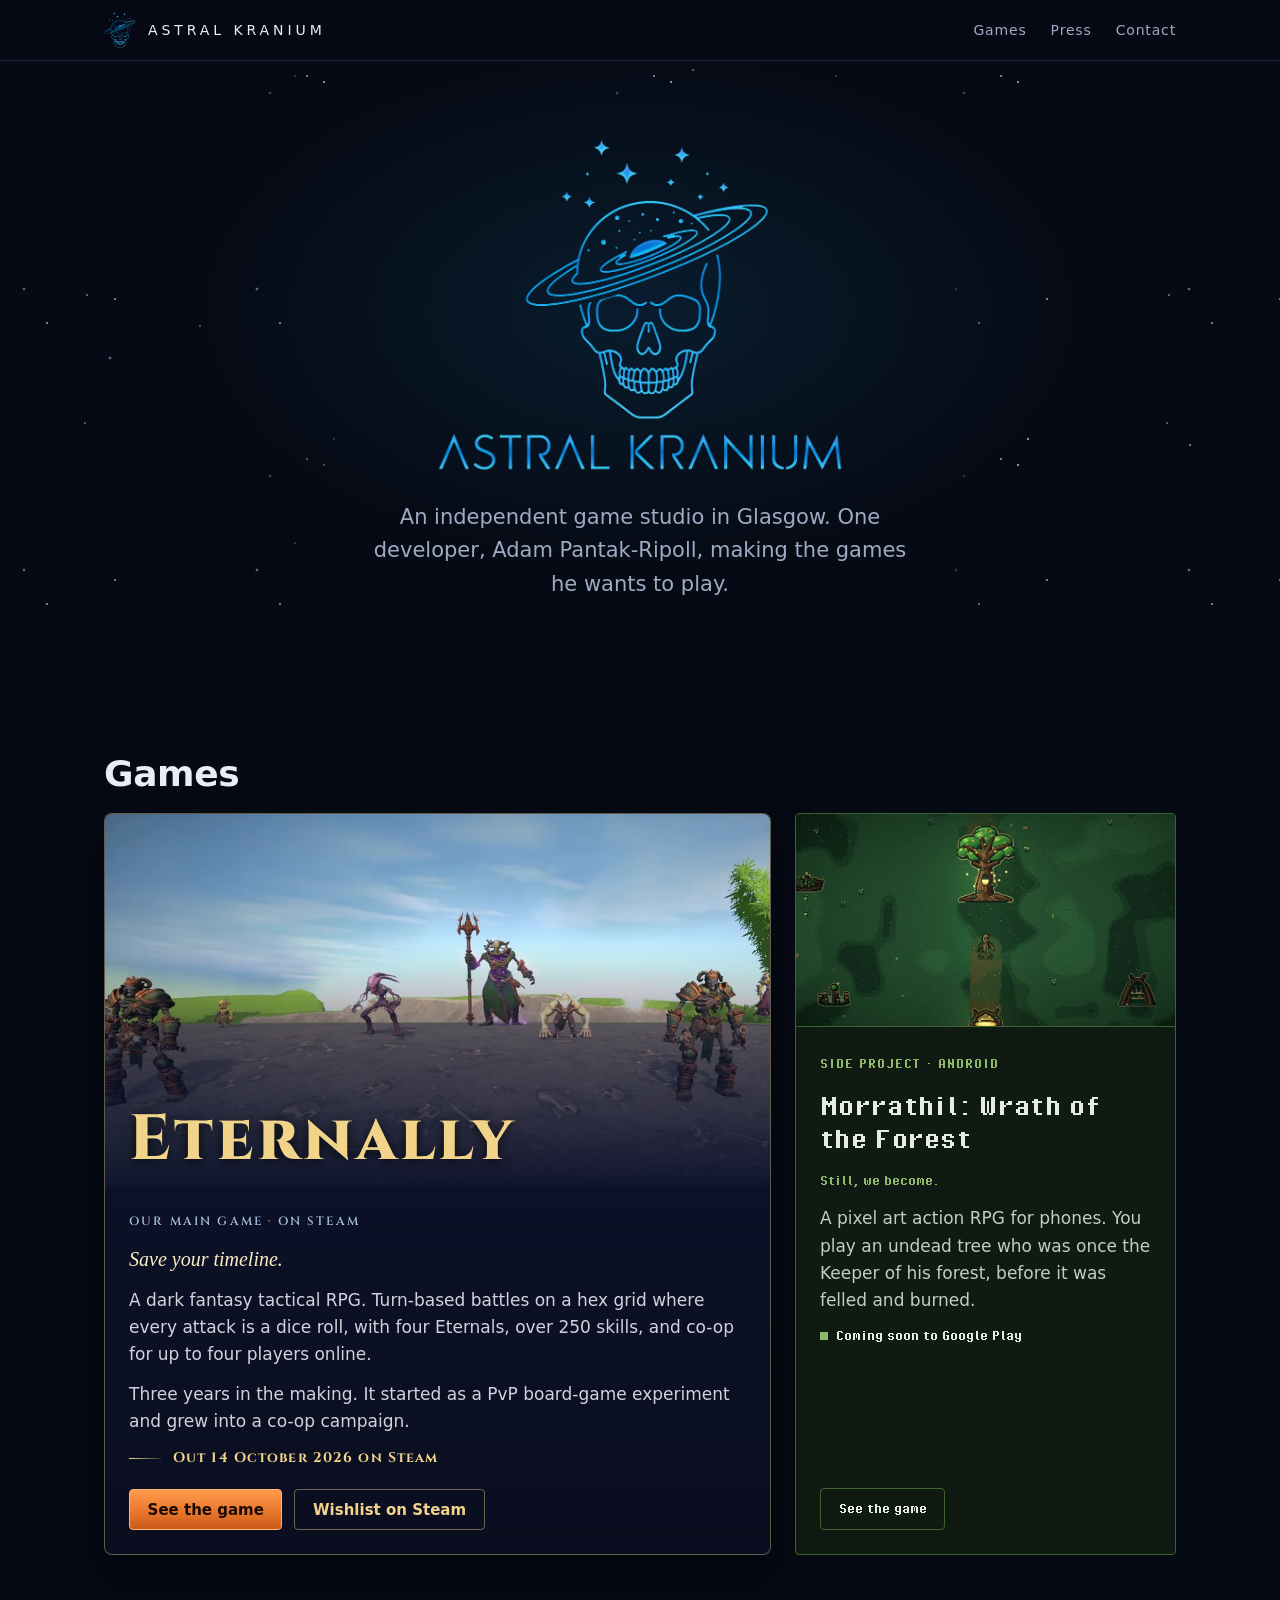
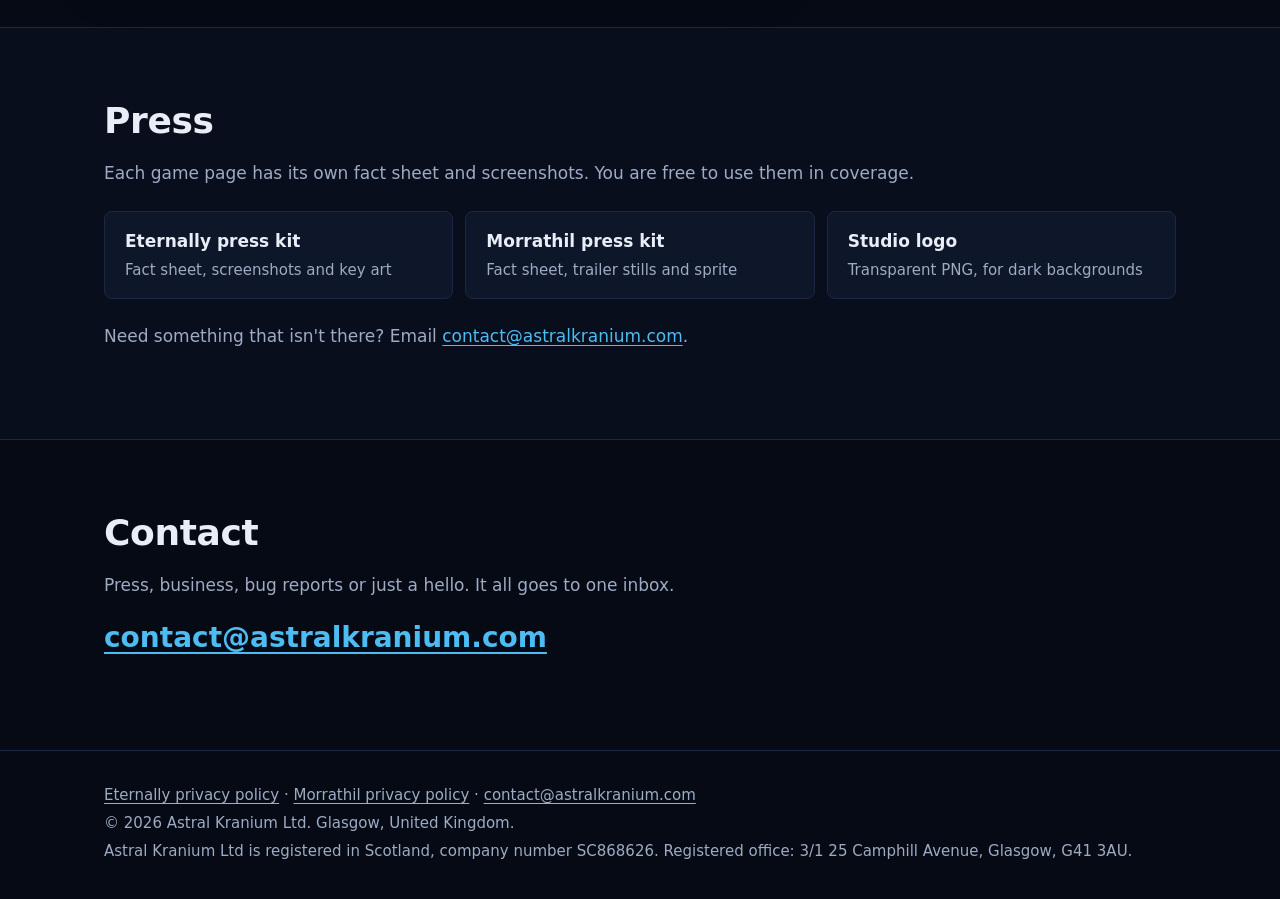
==== index.html @ 4eda4e9e "Split the site into three identities (studio, Eternally, Morrathil) and add the Eternally origin sto" ====
<!doctype html>
<html lang="en-GB">
<head>
  <meta charset="utf-8">
  <meta name="viewport" content="width=device-width, initial-scale=1">
  <title>Astral Kranium | Independent game studio in Glasgow</title>
  <meta name="description" content="Astral Kranium is an independent game studio in Glasgow. Our main game, Eternally, a dark fantasy tactical RPG, is out on Steam on 14 October 2026. Morrathil: Wrath of the Forest is coming to Android.">
  <link rel="canonical" href="https://astralkranium.com/">
  <link rel="icon" type="image/png" sizes="32x32" href="/assets/brand/favicon-32.png">
  <link rel="apple-touch-icon" href="/assets/brand/apple-touch-icon.png">
  <link rel="stylesheet" href="/assets/css/base.css">
  <link rel="stylesheet" href="/assets/css/studio.css">
  <meta name="theme-color" content="#060a14">
  <meta property="og:type" content="website">
  <meta property="og:site_name" content="Astral Kranium">
  <meta property="og:title" content="Astral Kranium">
  <meta property="og:description" content="An independent game studio in Glasgow. Eternally is out on Steam on 14 October 2026, and Morrathil: Wrath of the Forest is coming to Android.">
  <meta property="og:url" content="https://astralkranium.com/">
  <meta property="og:image" content="https://astralkranium.com/assets/brand/og-studio.jpg">
  <meta property="og:image:width" content="1200">
  <meta property="og:image:height" content="630">
  <meta property="og:image:alt" content="The Astral Kranium logo: a cyan line drawing of a skull wearing a ringed planet, under a few stars, on dark navy.">
  <meta property="og:locale" content="en_GB">
  <meta name="twitter:card" content="summary_large_image">
  <meta name="twitter:title" content="Astral Kranium">
  <meta name="twitter:description" content="An independent game studio in Glasgow. Eternally is out on Steam on 14 October 2026, and Morrathil: Wrath of the Forest is coming to Android.">
  <meta name="twitter:image" content="https://astralkranium.com/assets/brand/og-studio.jpg">
  <meta name="twitter:image:alt" content="The Astral Kranium logo: a cyan line drawing of a skull wearing a ringed planet, under a few stars, on dark navy.">
</head>
<body>
  <a class="skip-link" href="#main">Skip to content</a>

  <header class="site-header">
    <div class="wrap">
      <a class="brand" href="/">
        <img src="/assets/brand/astral-kranium-mark.webp" width="225" height="256" alt="">
        <span>Astral Kranium</span>
      </a>
      <nav class="site-nav" aria-label="Main">
        <ul>
          <li><a href="/#games">Games</a></li>
          <li><a href="/#press">Press</a></li>
          <li><a href="/#contact">Contact</a></li>
        </ul>
      </nav>
    </div>
  </header>

  <main id="main">
    <section class="studio-hero" aria-label="About the studio">
      <div class="wrap">
        <h1><img src="/assets/brand/astral-kranium-logo.webp" width="880" height="727" alt="Astral Kranium" fetchpriority="high" decoding="async"></h1>
        <p class="intro">An independent game studio in Glasgow. One developer, Adam Pantak-Ripoll, making the games he wants to play.</p>
      </div>
    </section>

    <section class="section" id="games" aria-labelledby="games-title">
      <div class="wrap">
        <h2 id="games-title">Games</h2>
        <div class="tiles">
          <article class="tile tile-eternally" aria-labelledby="eternally-title">
            <div class="tile-art">
              <img src="/assets/eternally/vexaroth-army-960.webp" srcset="/assets/eternally/vexaroth-army-960.webp 960w, /assets/eternally/vexaroth-army.webp 1920w" sizes="(min-width: 70rem) 42rem, (min-width: 64rem) 62vw, 100vw" width="1920" height="1080" alt="Vexaroth, a huge demon with a trident, stands on a hilltop with his army of armoured brutes and twisted creatures." loading="lazy" decoding="async">
              <h3 class="tile-title" id="eternally-title">Eternally</h3>
            </div>
            <div class="tile-body">
              <p class="tile-kicker">Our main game &middot; On Steam</p>
              <p class="tile-tagline">Save your timeline.</p>
              <p class="tile-text">A dark fantasy tactical RPG. Turn-based battles on a hex grid where every attack is a dice roll, with four Eternals, over 250 skills, and co-op for up to four players online.</p>
              <p class="tile-text">Three years in the making. It started as a PvP board-game experiment and grew into a co-op campaign.</p>
              <p class="tile-release">Out 14 October 2026 on Steam</p>
              <p class="tile-actions">
                <a class="button" href="/eternally/">See the game</a>
                <a class="button button-quiet" href="https://store.steampowered.com/app/4281030/Eternally/">Wishlist on Steam</a>
              </p>
            </div>
          </article>

          <article class="tile tile-morrathil" aria-labelledby="morrathil-title">
            <div class="tile-art">
              <img src="/assets/morrathil/grove-960.webp" srcset="/assets/morrathil/grove-960.webp 960w, /assets/morrathil/grove.webp 1920w" sizes="(min-width: 70rem) 24rem, (min-width: 64rem) 36vw, 100vw" width="1920" height="1080" alt="Morrathil, a small tree creature in pixel art, walks a dirt path toward a large glowing tree in a dark green clearing." loading="lazy" decoding="async">
            </div>
            <div class="tile-body">
              <p class="tile-kicker">Side project &middot; Android</p>
              <h3 class="tile-title" id="morrathil-title">Morrathil: Wrath of the Forest</h3>
              <p class="tile-tagline">Still, we become.</p>
              <p class="tile-text">A pixel art action RPG for phones. You play an undead tree who was once the Keeper of his forest, before it was felled and burned.</p>
              <p class="tile-release">Coming soon to Google Play</p>
              <p class="tile-actions">
                <a class="button" href="/morrathil/">See the game</a>
              </p>
            </div>
          </article>
        </div>
      </div>
    </section>

    <section class="section section-raised" id="press" aria-labelledby="press-title">
      <div class="wrap">
        <h2 id="press-title">Press</h2>
        <p class="muted">Each game page has its own fact sheet and screenshots. You are free to use them in coverage.</p>
        <ul class="press-links">
          <li><a href="/eternally/#press">Eternally press kit<span>Fact sheet, screenshots and key art</span></a></li>
          <li><a href="/morrathil/#press">Morrathil press kit<span>Fact sheet, trailer stills and sprite</span></a></li>
          <li><a href="/assets/brand/astral-kranium-logo.png">Studio logo<span>Transparent PNG, for dark backgrounds</span></a></li>
        </ul>
        <p class="muted">Need something that isn't there? Email <a href="mailto:contact@astralkranium.com">contact@astralkranium.com</a>.</p>
      </div>
    </section>

    <section class="section" id="contact" aria-labelledby="contact-title">
      <div class="wrap">
        <h2 id="contact-title">Contact</h2>
        <p class="muted">Press, business, bug reports or just a hello. It all goes to one inbox.</p>
        <p><a class="email" href="mailto:contact@astralkranium.com">contact@astralkranium.com</a></p>
      </div>
    </section>
  </main>

  <footer class="site-footer">
    <div class="wrap">
      <p><a href="/eternally/privacy.html">Eternally privacy policy</a> &middot; <a href="/morrathil/privacy.html">Morrathil privacy policy</a> &middot; <a href="mailto:contact@astralkranium.com">contact@astralkranium.com</a></p>
      <p>&copy; 2026 Astral Kranium Ltd. Glasgow, United Kingdom.</p>
      <p>Astral Kranium Ltd is registered in Scotland, company number SC868626. Registered office: 3/1 25 Camphill Avenue, Glasgow, G41 3AU.</p>
    </div>
  </footer>
</body>
</html>
---- assets/css/base.css ----
:root {
  color-scheme: dark;
  --gutter: 16px;
  --max: 70rem;
}

*,
*::before,
*::after {
  box-sizing: border-box;
}

html {
  -webkit-text-size-adjust: 100%;
  text-size-adjust: 100%;
}

@media (prefers-reduced-motion: no-preference) {
  html {
    scroll-behavior: smooth;
  }
}

body {
  margin: 0;
  background: var(--bg);
  color: var(--text);
  font-family: var(--font-body);
  font-size: 1.0625rem;
  line-height: 1.6;
  overflow-wrap: break-word;
}

img {
  display: block;
  max-width: 100%;
  height: auto;
}

.pixelated {
  image-rendering: pixelated;
  image-rendering: crisp-edges;
}

:focus-visible {
  outline: 3px solid var(--focus);
  outline-offset: 3px;
  border-radius: 2px;
}

p,
ul,
ol,
dl {
  margin: 0 0 1em;
}

main {
  display: block;
}

.wrap {
  width: 100%;
  max-width: var(--max);
  margin-inline: auto;
  padding-inline: var(--gutter);
}

.narrow > * {
  max-width: 44rem;
}

.skip-link {
  position: absolute;
  left: var(--gutter);
  top: -100px;
  z-index: 10;
  padding: 0.5rem 1rem;
  background: var(--focus);
  color: var(--focus-ink);
  font-weight: 700;
  text-decoration: none;
}

.skip-link:focus {
  top: 0.5rem;
}

.site-footer {
  border-top: 1px solid var(--line);
  padding-block: 2rem;
  color: var(--muted);
  font-size: 0.9375rem;
}

.site-footer p {
  margin: 0 0 0.25rem;
}

.site-footer a {
  color: var(--muted);
}

.site-footer a:hover {
  color: var(--text);
}

@media (min-width: 40rem) {
  :root {
    --gutter: 24px;
  }
}

@media (prefers-reduced-motion: reduce) {
  *,
  *::before,
  *::after {
    animation: none !important;
    transition: none !important;
  }
}
---- assets/css/studio.css ----
@font-face {
  font-family: "Cinzel";
  src: url("/assets/fonts/Cinzel-Variable.woff2") format("woff2");
  font-weight: 400 900;
  font-style: normal;
  font-display: swap;
}

@font-face {
  font-family: "Pixel Operator";
  src: url("/assets/fonts/PixelOperator-Bold.ttf") format("truetype");
  font-weight: 700;
  font-style: normal;
  font-display: swap;
}

:root {
  --bg: #060a14;
  --bg-raised: #0a1020;
  --surface: #0e1629;
  --line: #1c2843;
  --text: #e8edf6;
  --muted: #9dabc3;
  --cyan: #4cbcf2;
  --cyan-deep: #1ca3ea;
  --font-body: system-ui, -apple-system, "Segoe UI", Roboto, "Helvetica Neue", Arial, sans-serif;
  --focus: var(--cyan);
  --focus-ink: #03111c;
  --radius: 8px;
  --et-bg: #0e1430;
  --et-gold: #f2d38a;
  --et-gold-light: #fbecc4;
  --et-steel: #a4bddc;
  --et-ember: #e9772d;
  --mo-bg: #0f1a13;
  --mo-line: #3f6330;
  --mo-moss: #8fb86a;
  --mo-text: #e6ece1;
}

a {
  color: var(--cyan);
  text-underline-offset: 0.18em;
}

a:hover {
  color: var(--text);
}

h1,
h2,
h3 {
  font-weight: 600;
  line-height: 1.15;
  letter-spacing: -0.01em;
  margin: 0 0 0.5em;
}

h2 {
  font-size: 1.75rem;
}

.site-header {
  border-bottom: 1px solid var(--line);
  background: rgba(6, 10, 20, 0.85);
}

.site-header .wrap {
  display: flex;
  flex-wrap: wrap;
  align-items: center;
  justify-content: space-between;
  gap: 0.5rem 1.5rem;
  padding-block: 0.75rem;
}

.brand {
  display: flex;
  align-items: center;
  gap: 0.75rem;
  color: var(--text);
  text-decoration: none;
}

.brand img {
  width: 32px;
  height: 36px;
}

.brand span {
  font-size: 0.875rem;
  font-weight: 400;
  letter-spacing: 0.28em;
  text-transform: uppercase;
  white-space: nowrap;
}

.brand:hover {
  color: var(--cyan);
}

.site-nav ul {
  display: flex;
  gap: 1.5rem;
  margin: 0;
  padding: 0;
  list-style: none;
}

.site-nav a {
  font-size: 0.875rem;
  letter-spacing: 0.06em;
  color: var(--muted);
  text-decoration: none;
  padding-block: 0.25rem;
}

.site-nav a:hover {
  color: var(--text);
}

.studio-hero,
.not-found {
  position: relative;
  isolation: isolate;
}

.studio-hero::before,
.not-found::before {
  content: "";
  position: absolute;
  inset: 0;
  z-index: -1;
  pointer-events: none;
  background-image:
    radial-gradient(circle at 115px 238px, rgba(220, 235, 255, 0.5) 0 1px, transparent 1.5px),
    radial-gradient(circle at 47px 262px, rgba(220, 235, 255, 0.5) 0 1px, transparent 1.5px),
    radial-gradient(circle at 24px 228px, rgba(220, 235, 255, 0.4) 0 1.2px, transparent 1.7px),
    radial-gradient(circle at 324px 21px, rgba(220, 235, 255, 0.6) 0 1px, transparent 1.5px),
    radial-gradient(circle at 334px 378px, rgba(220, 235, 255, 0.6) 0 1px, transparent 1.5px),
    radial-gradient(circle at 270px 32px, rgba(220, 235, 255, 0.25) 0 1.2px, transparent 1.7px),
    radial-gradient(circle at 307px 15px, rgba(220, 235, 255, 0.5) 0 1px, transparent 1.5px),
    radial-gradient(circle at 200px 265px, rgba(220, 235, 255, 0.3) 0 1px, transparent 1.5px),
    radial-gradient(circle at 87px 234px, rgba(220, 235, 255, 0.4) 0 1px, transparent 1.5px),
    radial-gradient(circle at 85px 362px, rgba(150, 205, 255, 0.4) 0 1px, transparent 1.5px),
    radial-gradient(circle at 295px 15px, rgba(150, 205, 255, 0.25) 0 1px, transparent 1.5px),
    radial-gradient(circle at 110px 297px, rgba(150, 205, 255, 0.5) 0 1.2px, transparent 1.7px),
    radial-gradient(circle at 693px 9px, rgba(220, 235, 255, 0.3) 0 1.2px, transparent 1.7px),
    radial-gradient(circle at 481px 384px, rgba(220, 235, 255, 0.5) 0 1px, transparent 1.5px);
  background-size: 233px 281px, 233px 281px, 233px 281px, 347px 383px, 347px 383px, 347px 383px, 347px 383px, 541px 467px, 541px 467px, 541px 467px, 541px 467px, 709px 613px, 709px 613px, 709px 613px;
  -webkit-mask-image: linear-gradient(to bottom, #000 9rem, transparent 13rem), linear-gradient(to right, #000 calc(50% - 22rem), transparent calc(50% - 18rem), transparent calc(50% + 18rem), #000 calc(50% + 22rem));
  mask-image: linear-gradient(to bottom, #000 9rem, transparent 13rem), linear-gradient(to right, #000 calc(50% - 22rem), transparent calc(50% - 18rem), transparent calc(50% + 18rem), #000 calc(50% + 22rem));
}

.studio-hero {
  padding-block: 3rem 3.5rem;
  text-align: center;
  background: radial-gradient(ellipse 50% 60% at 50% 40%, rgba(28, 163, 234, 0.12), transparent 70%);
}

.studio-hero h1 {
  margin: 0 auto 1.5rem;
  max-width: 19rem;
}

.studio-hero h1 img {
  width: 100%;
}

.studio-hero .intro {
  max-width: 34rem;
  margin: 0 auto;
  font-size: 1.1875rem;
  color: var(--muted);
}

.section {
  padding-block: 3.5rem;
}

.section + .section {
  border-top: 1px solid var(--line);
}

.section-raised {
  background-color: rgba(10, 16, 32, 0.8);
}

.button {
  display: inline-block;
  padding: 0.7rem 1.1rem;
  border: 1px solid var(--cyan-deep);
  border-radius: var(--radius);
  background: var(--cyan-deep);
  color: var(--focus-ink);
  font-weight: 600;
  font-size: 0.9375rem;
  line-height: 1.1;
  text-decoration: none;
}

.button:hover {
  background: var(--text);
  border-color: var(--text);
  color: var(--bg);
}

.button-quiet {
  background: transparent;
  border-color: var(--line);
  color: var(--text);
}

.button-quiet:hover {
  background: var(--surface);
  border-color: var(--cyan-deep);
  color: var(--text);
}

.actions {
  display: flex;
  flex-wrap: wrap;
  justify-content: center;
  gap: 0.75rem;
  margin: 0;
}

.tiles {
  display: grid;
  gap: 1.5rem;
}

.tile {
  display: flex;
  flex-direction: column;
  overflow: hidden;
  border-radius: var(--radius);
}

.tile-art {
  position: relative;
  margin: 0;
}

.tile-art img {
  width: 100%;
  aspect-ratio: 16 / 9;
  object-fit: cover;
}

.tile-body {
  display: flex;
  flex: 1;
  flex-direction: column;
  gap: 0.75rem;
  padding: 1.25rem;
}

.tile-body p {
  margin: 0;
}

.tile-body .tile-actions {
  display: flex;
  flex-wrap: wrap;
  gap: 0.75rem;
  margin-top: auto;
  padding-top: 0.5rem;
}

.tile-eternally {
  border: 1px solid rgba(242, 211, 138, 0.38);
  background: linear-gradient(180deg, var(--et-bg) 0%, #0a0e1f 100%);
  box-shadow: 0 1.5rem 3rem rgba(0, 0, 0, 0.45);
}

.tile-eternally .tile-art::after {
  content: "";
  position: absolute;
  inset: 0;
  background: linear-gradient(to top, rgba(14, 20, 48, 1) 0%, rgba(14, 20, 48, 0.55) 35%, rgba(14, 20, 48, 0) 65%);
}

.tile-eternally .tile-title {
  position: absolute;
  left: 1.25rem;
  right: 1.25rem;
  bottom: 0.75rem;
  z-index: 1;
  margin: 0;
  font-family: "Cinzel", Georgia, serif;
  font-size: 2.5rem;
  font-weight: 800;
  letter-spacing: 0.05em;
  line-height: 1;
  color: var(--et-gold);
  text-shadow: 0 2px 12px rgba(0, 0, 0, 0.8);
}

.tile-eternally .tile-kicker {
  font-family: "Cinzel", Georgia, serif;
  font-size: 0.75rem;
  font-weight: 600;
  letter-spacing: 0.18em;
  text-transform: uppercase;
  color: var(--et-steel);
}

.tile-eternally .tile-tagline {
  font-family: Georgia, "Palatino Linotype", serif;
  font-style: italic;
  font-size: 1.25rem;
  color: var(--et-gold-light);
}

.tile-eternally .tile-text {
  color: #d3d2dc;
}

.tile-eternally .tile-release {
  display: flex;
  align-items: center;
  gap: 0.75rem;
  font-family: "Cinzel", Georgia, serif;
  font-size: 0.875rem;
  font-weight: 700;
  letter-spacing: 0.08em;
  color: var(--et-gold);
}

.tile-eternally .tile-release::before {
  content: "";
  flex: none;
  width: 2rem;
  height: 1px;
  background: linear-gradient(90deg, var(--et-gold), rgba(242, 211, 138, 0.2));
}

.tile-eternally .button {
  border-color: #ffb578;
  background: linear-gradient(180deg, #ff9b4d 0%, var(--et-ember) 55%, #c95a17 100%);
  color: #1c0b02;
  border-radius: 4px;
}

.tile-eternally .button:hover {
  background: #ffc08a;
}

.tile-eternally .button-quiet {
  border-color: rgba(242, 211, 138, 0.42);
  background: transparent;
  color: var(--et-gold);
}

.tile-eternally .button-quiet:hover {
  border-color: var(--et-gold);
  background: rgba(242, 211, 138, 0.08);
  color: var(--et-gold-light);
}

.tile-morrathil {
  border: 1px solid var(--mo-line);
  border-radius: 4px;
  background: var(--mo-bg);
}

.tile-morrathil .tile-art img {
  border-bottom: 1px solid var(--mo-line);
}

.tile-morrathil .tile-kicker {
  font-family: "Pixel Operator", ui-monospace, monospace;
  font-size: 1rem;
  font-weight: 700;
  letter-spacing: 0.06em;
  text-transform: uppercase;
  color: var(--mo-moss);
}

.tile-morrathil .tile-title {
  margin: 0;
  font-family: "Pixel Operator", ui-monospace, monospace;
  font-size: 2rem;
  font-weight: 700;
  letter-spacing: 0.01em;
  line-height: 1.05;
  color: var(--mo-text);
}

.tile-morrathil .tile-tagline {
  font-family: "Pixel Operator", ui-monospace, monospace;
  font-size: 1rem;
  font-weight: 700;
  color: var(--mo-moss);
}

.tile-morrathil .tile-text {
  color: #c3cdbf;
}

.tile-morrathil .tile-release {
  display: flex;
  align-items: center;
  gap: 0.5rem;
  font-family: "Pixel Operator", ui-monospace, monospace;
  font-size: 1rem;
  font-weight: 700;
  line-height: 1.2;
  color: var(--mo-text);
}

.tile-morrathil .tile-release::before {
  content: "";
  flex: none;
  width: 8px;
  height: 8px;
  background: var(--mo-moss);
}

.tile-morrathil .button {
  border-color: var(--mo-line);
  border-radius: 4px;
  background: transparent;
  color: var(--mo-text);
  font-family: "Pixel Operator", ui-monospace, monospace;
  font-size: 1rem;
  font-weight: 700;
}

.tile-morrathil .button:hover {
  background: #142219;
  border-color: var(--mo-moss);
}

.press-links {
  display: grid;
  gap: 0.75rem;
  margin: 1.5rem 0;
  padding: 0;
  list-style: none;
}

.press-links a {
  display: block;
  padding: 1rem 1.25rem;
  border: 1px solid var(--line);
  border-radius: var(--radius);
  background: var(--surface);
  color: var(--text);
  font-weight: 600;
  text-decoration: none;
}

.press-links a:hover {
  border-color: var(--cyan-deep);
}

.press-links span {
  display: block;
  margin-top: 0.2rem;
  font-size: 0.9375rem;
  font-weight: 400;
  color: var(--muted);
}

.muted {
  color: var(--muted);
}

.email {
  font-size: 1.25rem;
  font-weight: 600;
}

.not-found {
  padding-block: 4rem 5rem;
  text-align: center;
}

.not-found img {
  width: 7rem;
  margin: 0 auto 1.5rem;
}

.not-found h1 {
  font-size: 2.25rem;
}

.not-found .actions {
  margin-bottom: 1.25rem;
}

@media (min-width: 40rem) {
  h2 {
    font-size: 2.25rem;
  }

  .studio-hero {
    padding-block: 4.5rem 5rem;
  }

  .studio-hero h1 {
    max-width: 26rem;
  }

  .studio-hero .intro {
    font-size: 1.3125rem;
  }

  .section {
    padding-block: 4.5rem;
  }

  .tile-body {
    padding: 1.5rem;
  }

  .tile-eternally .tile-title {
    left: 1.5rem;
    bottom: 1rem;
    font-size: 3.5rem;
  }

  .press-links {
    grid-template-columns: repeat(3, minmax(0, 1fr));
  }

  .email {
    font-size: 1.75rem;
  }
}

@media (min-width: 64rem) {
  .tiles {
    grid-template-columns: minmax(0, 1.75fr) minmax(0, 1fr);
    align-items: stretch;
  }

  .tile-eternally .tile-title {
    font-size: 4rem;
  }
}
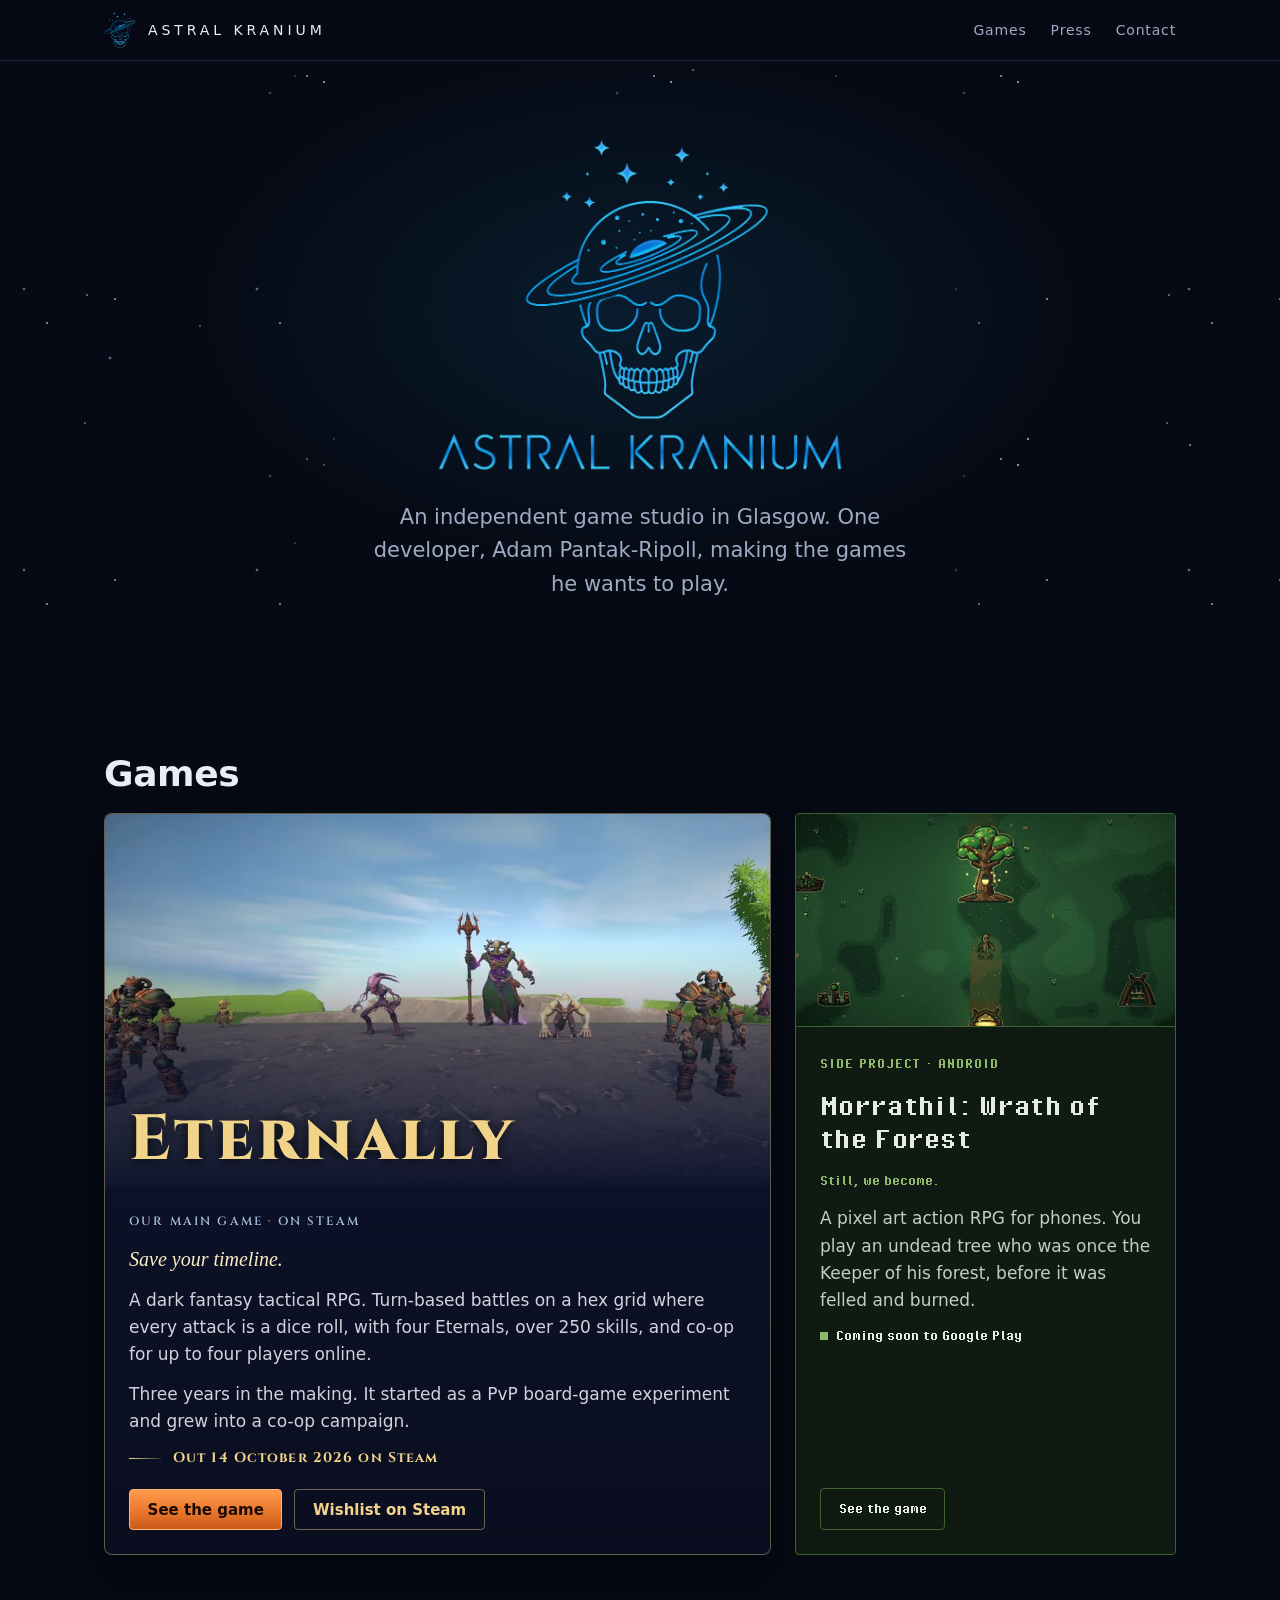
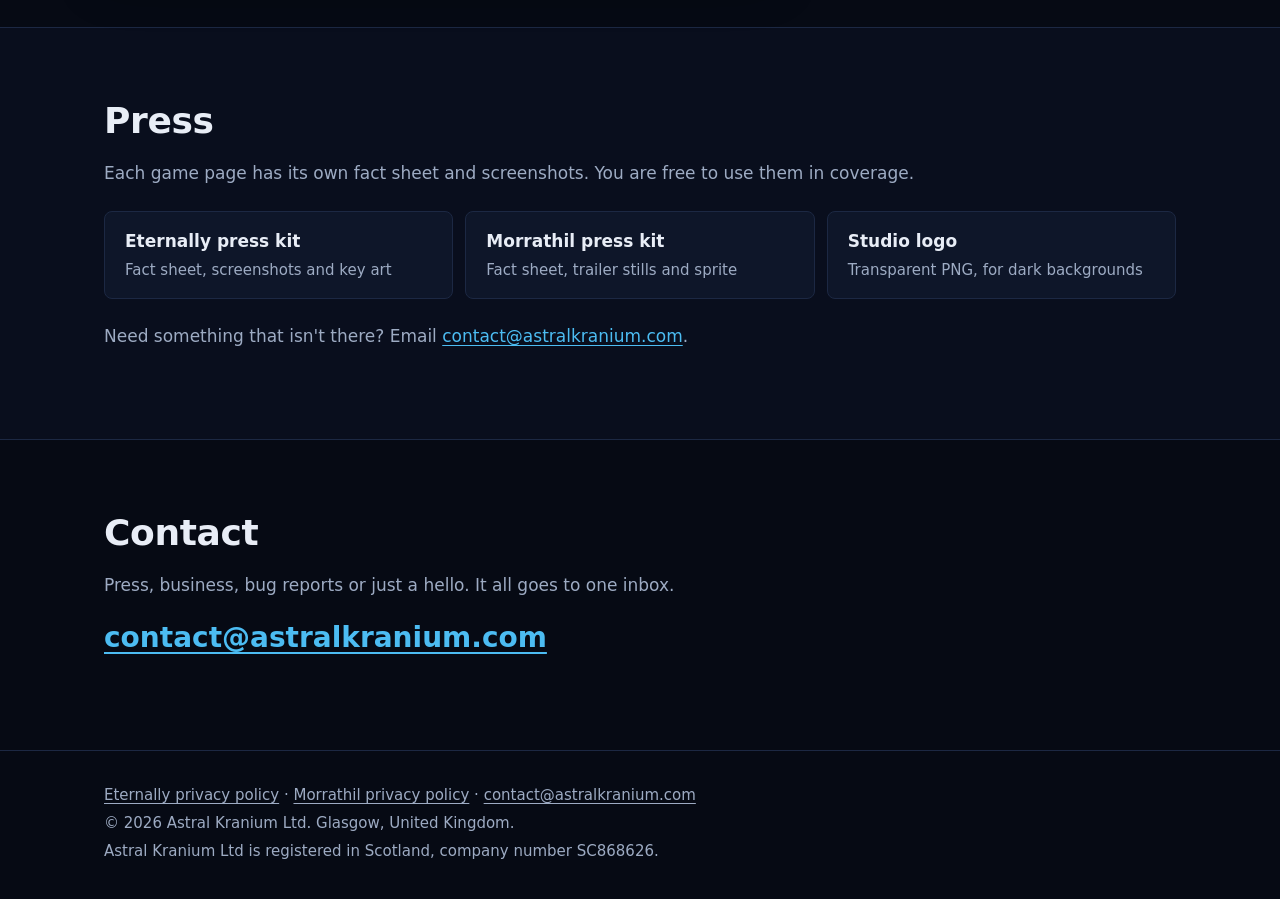
==== commit 682b2120: "Remove the registered office street address from the site until a registered office service is in pl" ====
--- a/index.html
+++ b/index.html
@@ -121,7 +121,7 @@
     <div class="wrap">
       <p><a href="/eternally/privacy.html">Eternally privacy policy</a> &middot; <a href="/morrathil/privacy.html">Morrathil privacy policy</a> &middot; <a href="mailto:contact@astralkranium.com">contact@astralkranium.com</a></p>
       <p>&copy; 2026 Astral Kranium Ltd. Glasgow, United Kingdom.</p>
-      <p>Astral Kranium Ltd is registered in Scotland, company number SC868626. Registered office: 3/1 25 Camphill Avenue, Glasgow, G41 3AU.</p>
+      <p>Astral Kranium Ltd is registered in Scotland, company number SC868626.</p>
     </div>
   </footer>
 </body>
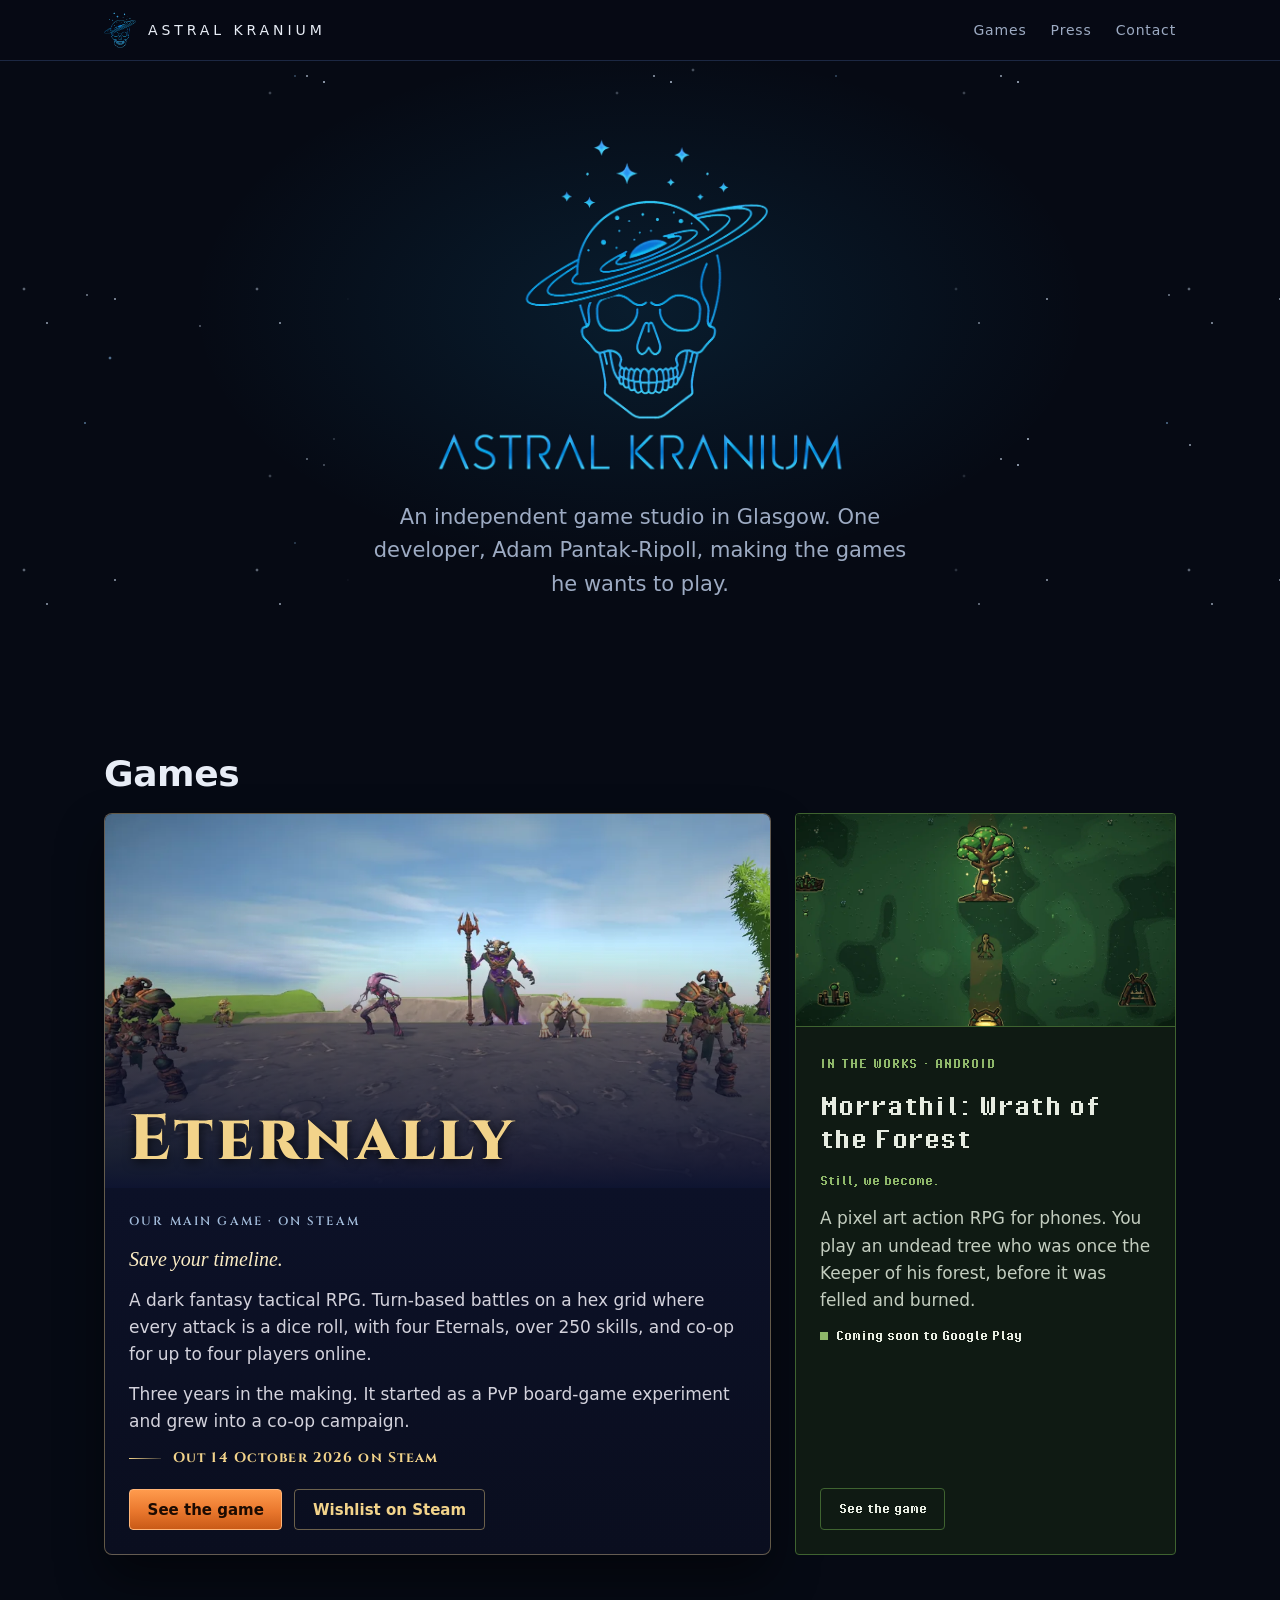
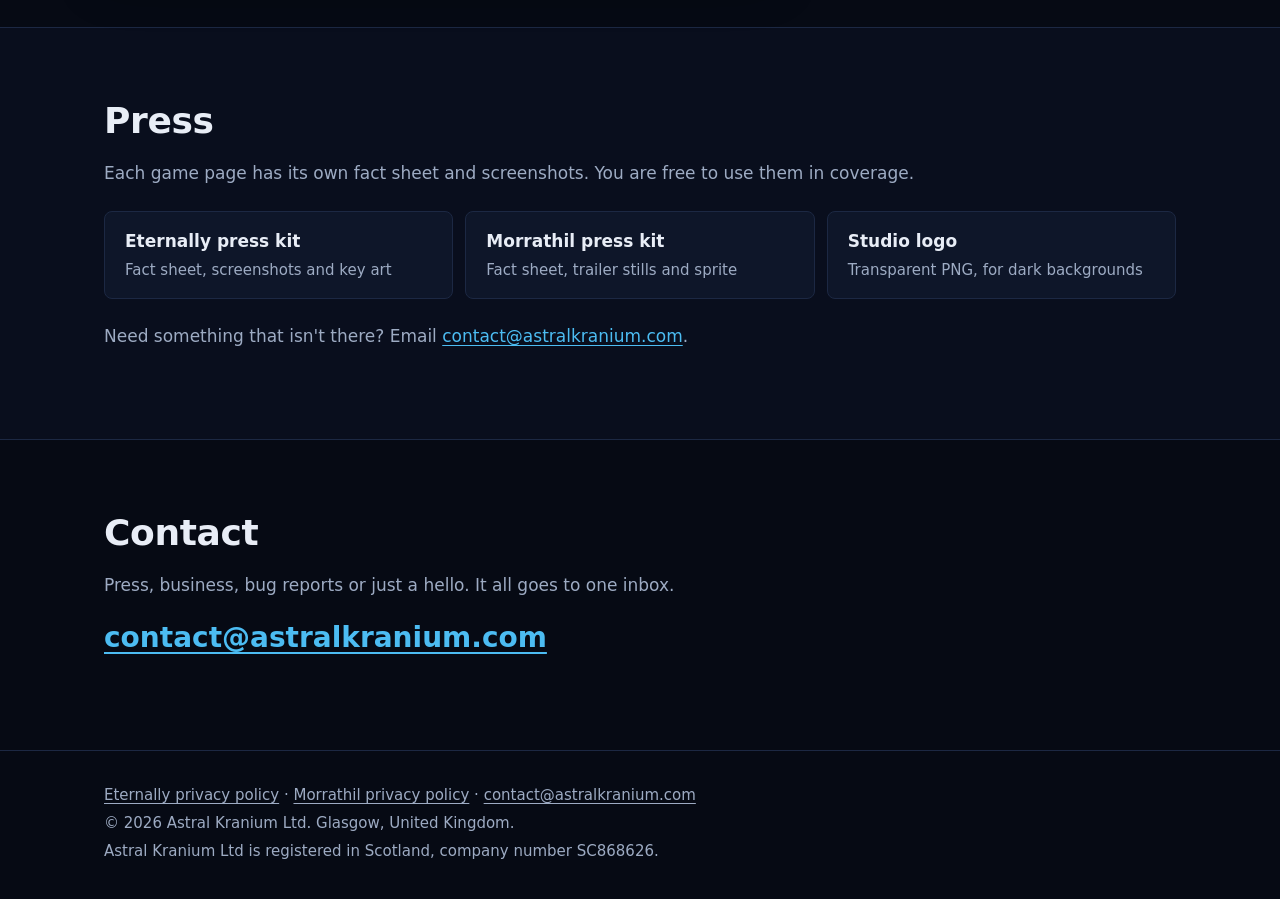
==== commit 542cb171: "Morrathil tile: 'In the works' instead of 'Side project' Co-Authored-By: Claude Opus 5.5 <noreply@an" ====
--- a/index.html
+++ b/index.html
@@ -81,7 +81,7 @@
               <img src="/assets/morrathil/grove-960.webp" srcset="/assets/morrathil/grove-960.webp 960w, /assets/morrathil/grove.webp 1920w" sizes="(min-width: 70rem) 24rem, (min-width: 64rem) 36vw, 100vw" width="1920" height="1080" alt="Morrathil, a small tree creature in pixel art, walks a dirt path toward a large glowing tree in a dark green clearing." loading="lazy" decoding="async">
             </div>
             <div class="tile-body">
-              <p class="tile-kicker">Side project &middot; Android</p>
+              <p class="tile-kicker">In the works &middot; Android</p>
               <h3 class="tile-title" id="morrathil-title">Morrathil: Wrath of the Forest</h3>
               <p class="tile-tagline">Still, we become.</p>
               <p class="tile-text">A pixel art action RPG for phones. You play an undead tree who was once the Keeper of his forest, before it was felled and burned.</p>
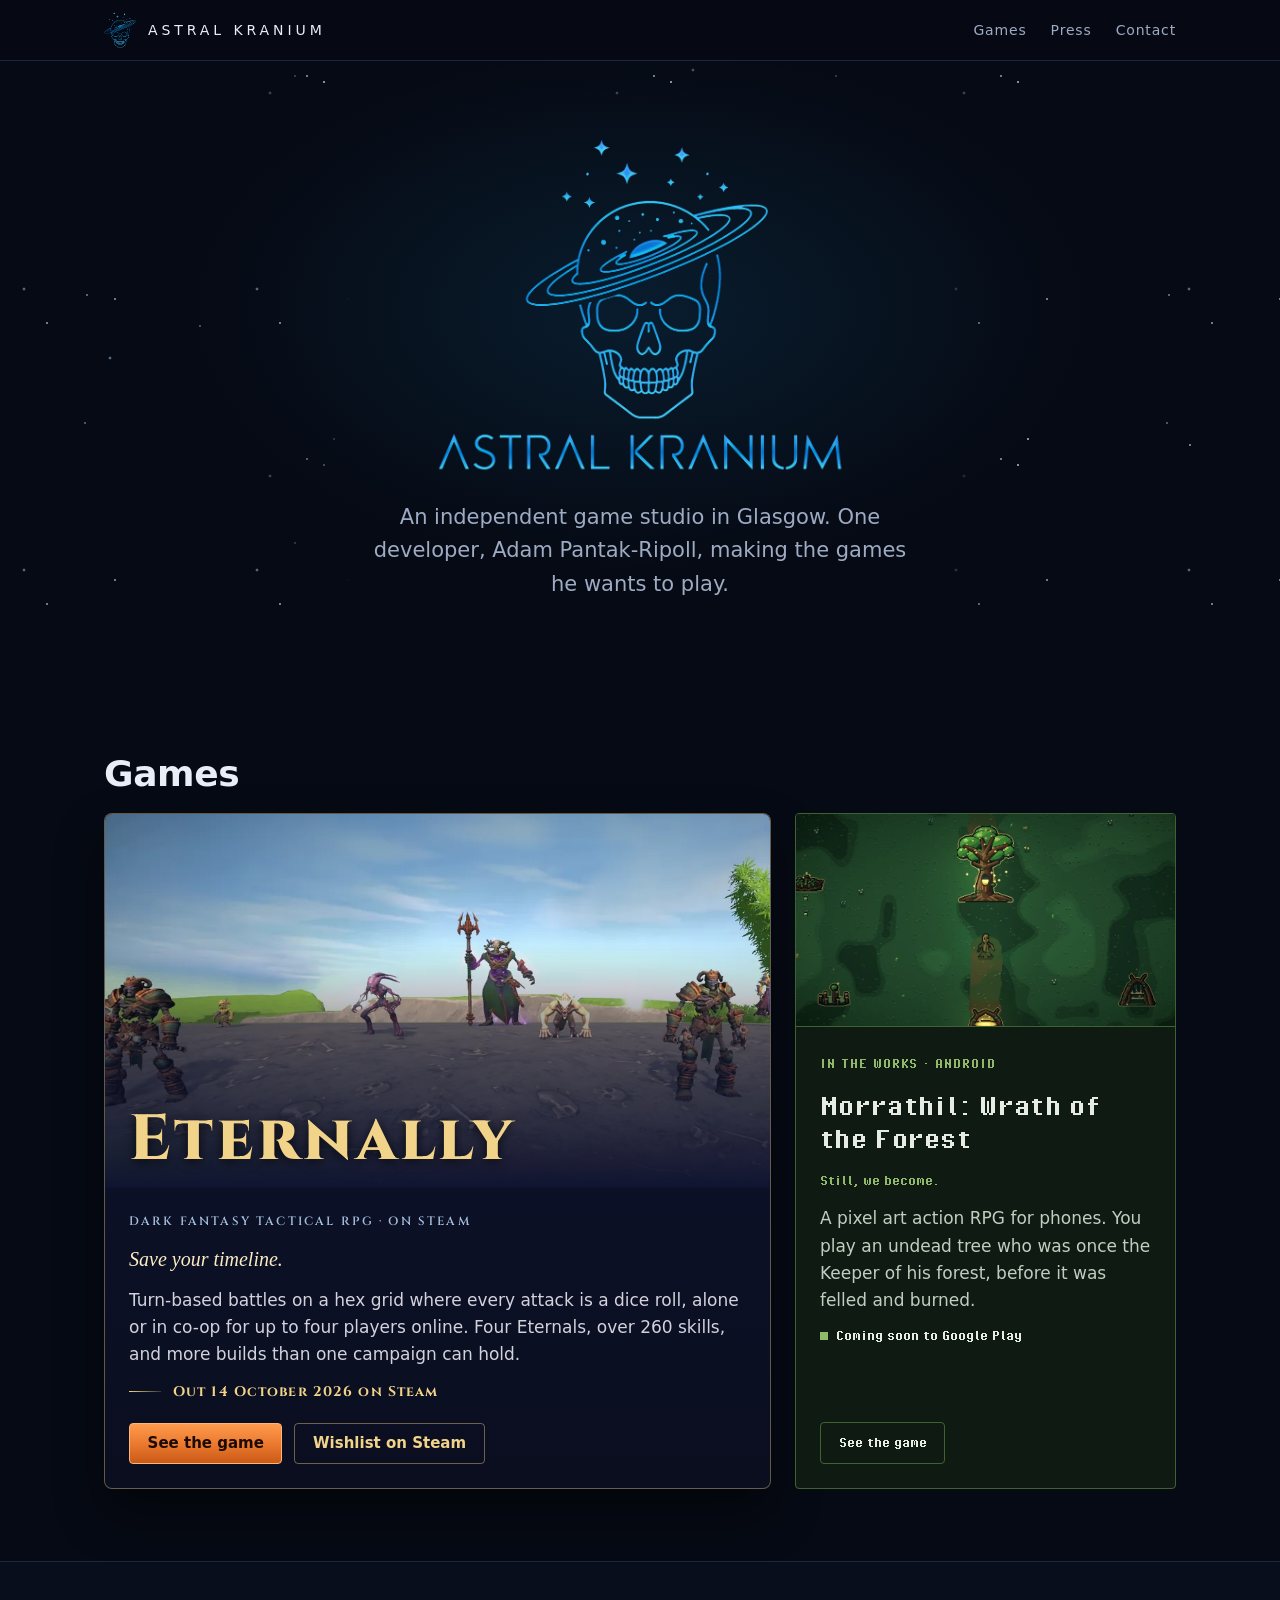
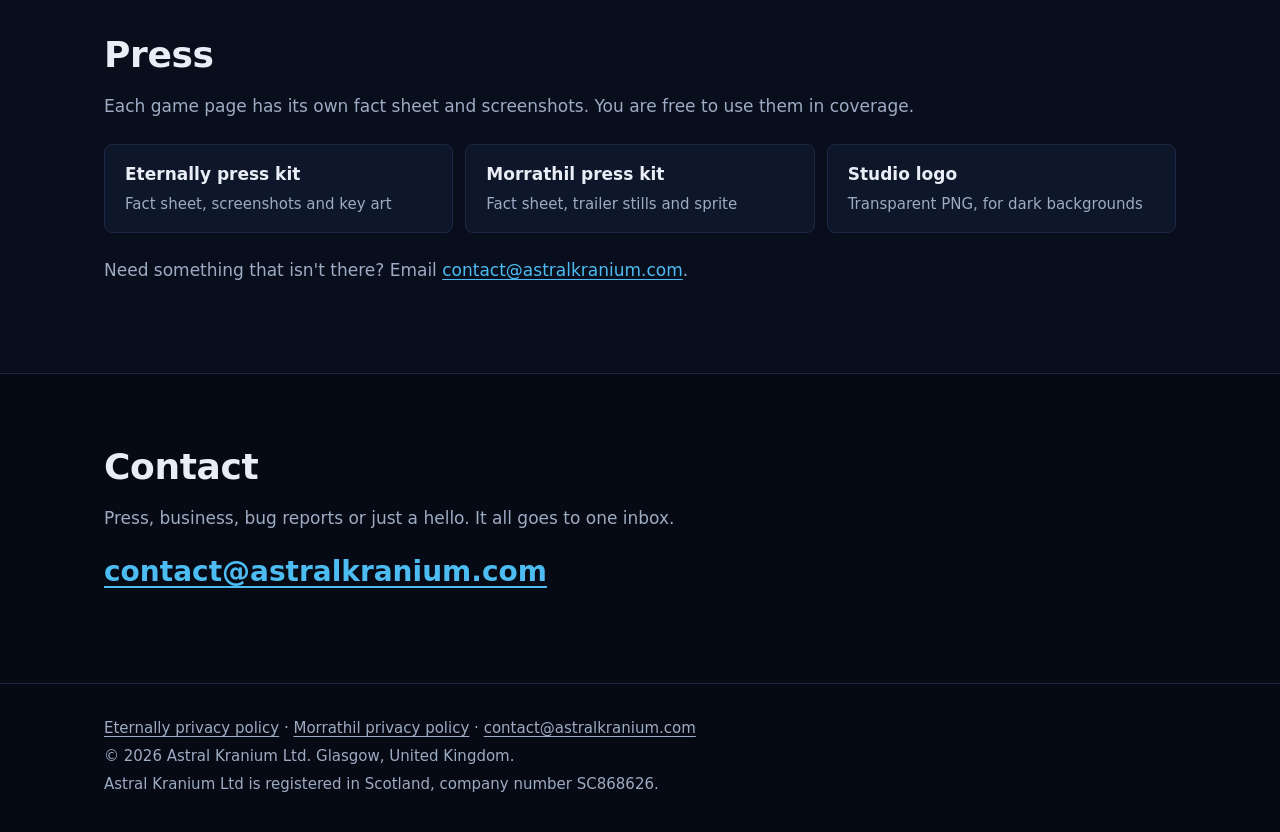
==== commit 2c889e16: "Eternally page: lead with build variety (verified counts), demote Shimmer to one mechanic, add syste" ====
--- a/index.html
+++ b/index.html
@@ -4,7 +4,7 @@
   <meta charset="utf-8">
   <meta name="viewport" content="width=device-width, initial-scale=1">
   <title>Astral Kranium | Independent game studio in Glasgow</title>
-  <meta name="description" content="Astral Kranium is an independent game studio in Glasgow. Our main game, Eternally, a dark fantasy tactical RPG, is out on Steam on 14 October 2026. Morrathil: Wrath of the Forest is coming to Android.">
+  <meta name="description" content="Astral Kranium is an independent game studio in Glasgow. Eternally, a dark fantasy tactical RPG, is out on Steam on 14 October 2026. Morrathil: Wrath of the Forest is coming to Android.">
   <link rel="canonical" href="https://astralkranium.com/">
   <link rel="icon" type="image/png" sizes="32x32" href="/assets/brand/favicon-32.png">
   <link rel="apple-touch-icon" href="/assets/brand/apple-touch-icon.png">
@@ -64,10 +64,9 @@
               <h3 class="tile-title" id="eternally-title">Eternally</h3>
             </div>
             <div class="tile-body">
-              <p class="tile-kicker">Our main game &middot; On Steam</p>
+              <p class="tile-kicker">Dark fantasy tactical RPG &middot; On Steam</p>
               <p class="tile-tagline">Save your timeline.</p>
-              <p class="tile-text">A dark fantasy tactical RPG. Turn-based battles on a hex grid where every attack is a dice roll, with four Eternals, over 250 skills, and co-op for up to four players online.</p>
-              <p class="tile-text">Three years in the making. It started as a PvP board-game experiment and grew into a co-op campaign.</p>
+              <p class="tile-text">Turn-based battles on a hex grid where every attack is a dice roll, alone or in co-op for up to four players online. Four Eternals, over 260 skills, and more builds than one campaign can hold.</p>
               <p class="tile-release">Out 14 October 2026 on Steam</p>
               <p class="tile-actions">
                 <a class="button" href="/eternally/">See the game</a>
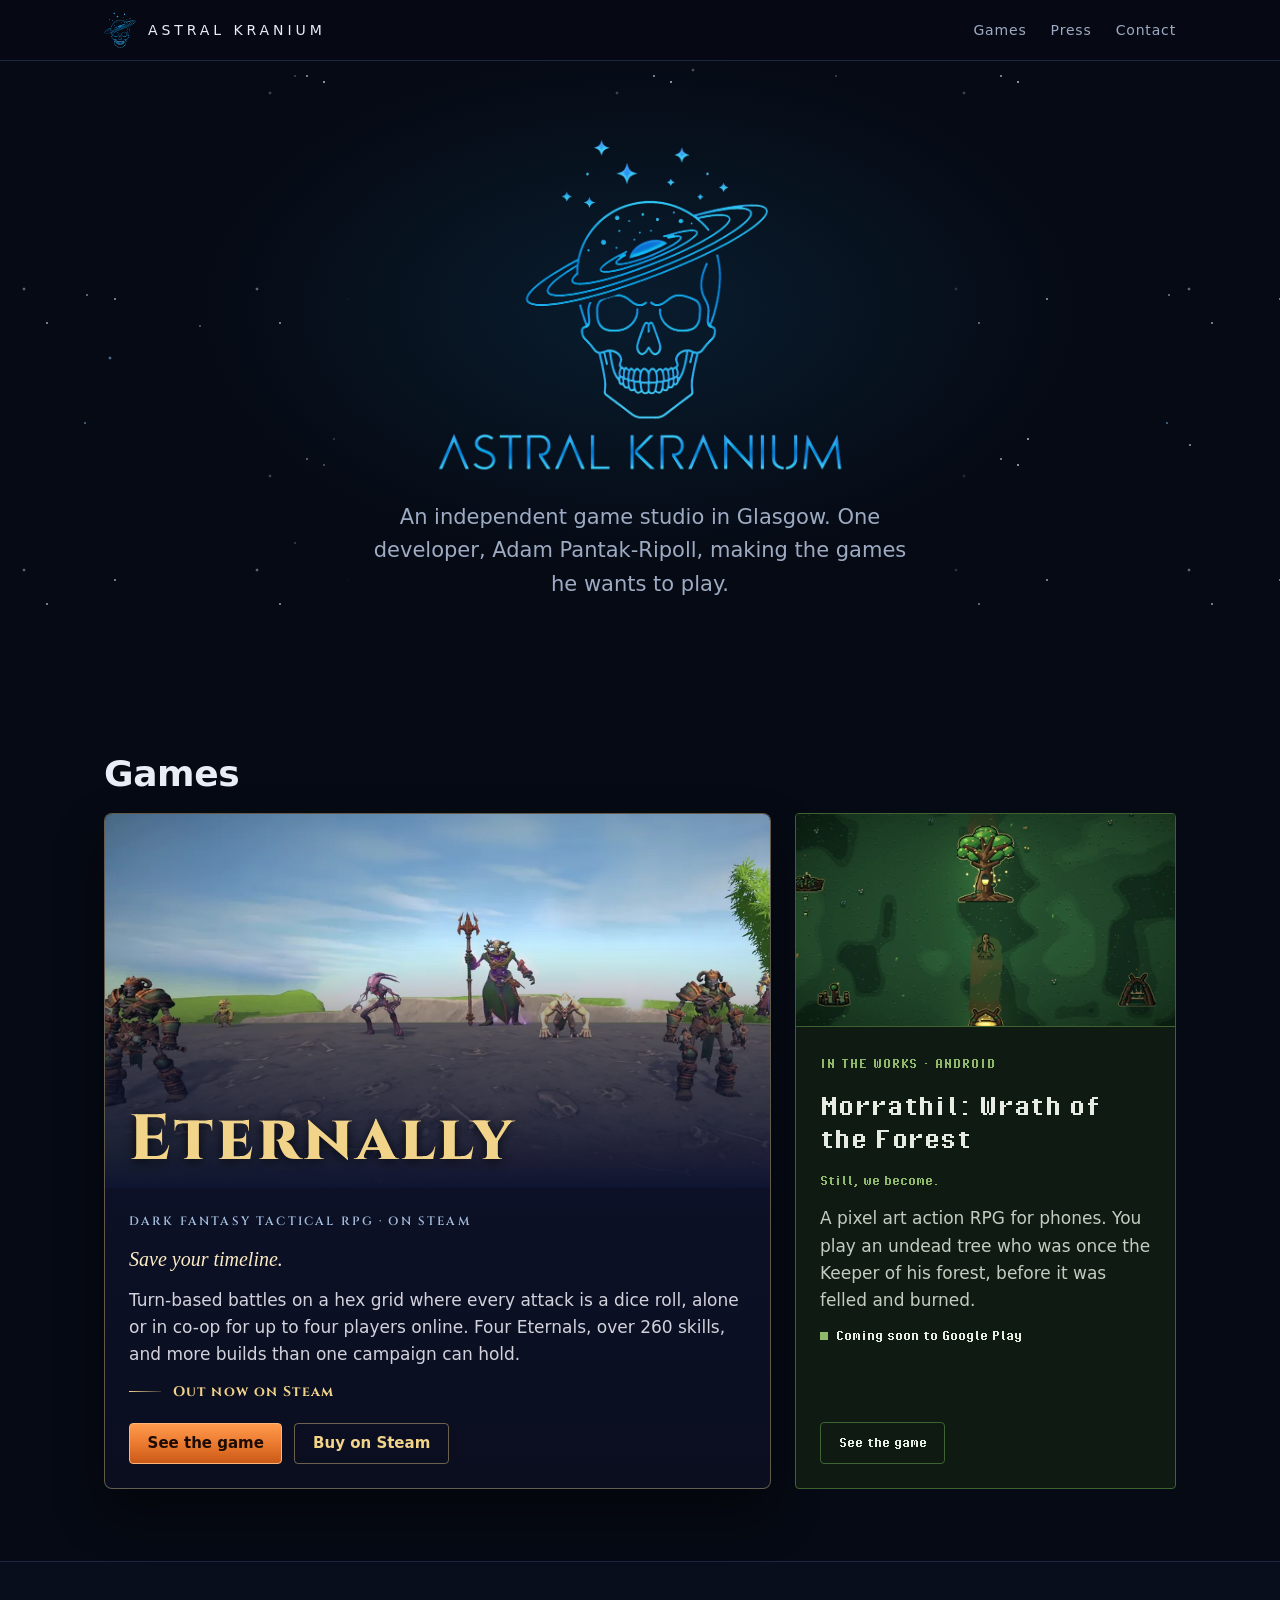
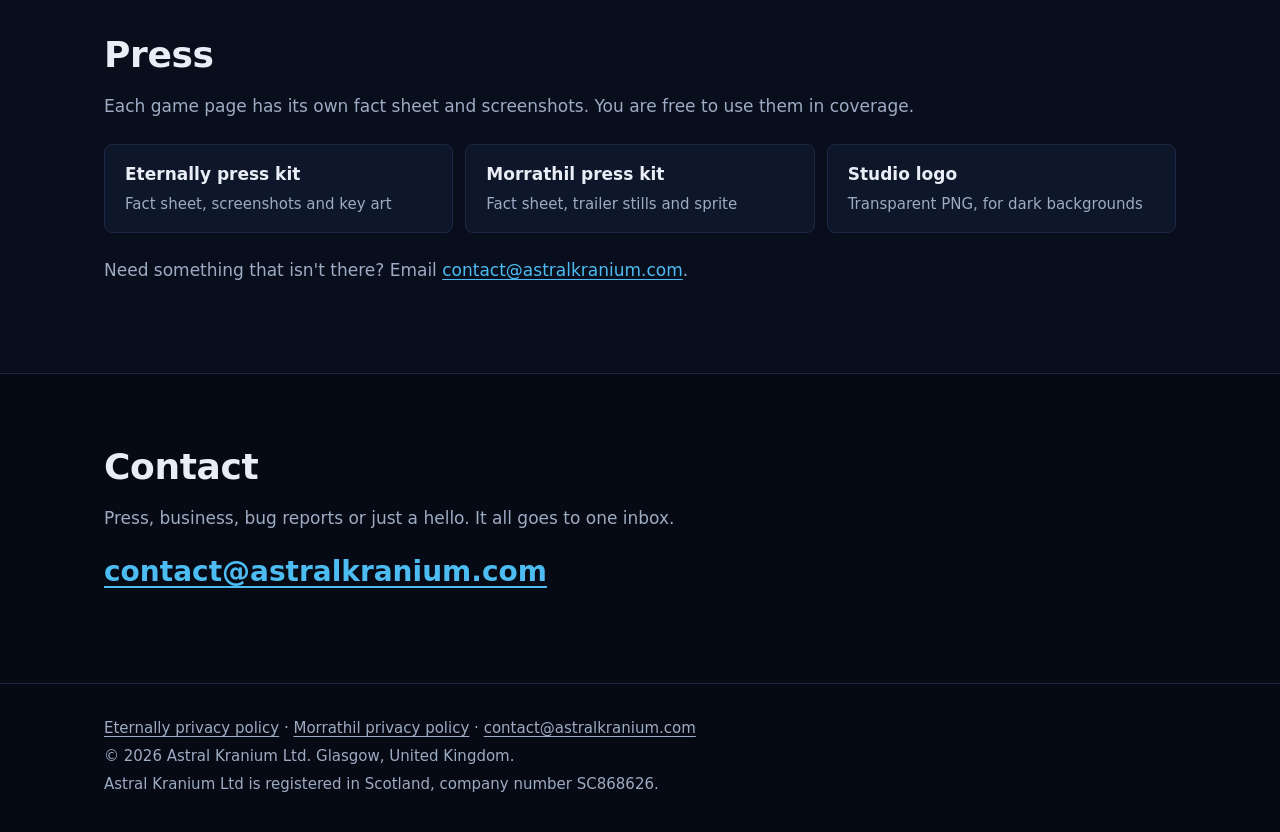
==== commit a480d2bc: "Eternally is out: 'Out now' badges, Buy on Steam buttons, release date in fact sheet" ====
--- a/index.html
+++ b/index.html
@@ -4,7 +4,7 @@
   <meta charset="utf-8">
   <meta name="viewport" content="width=device-width, initial-scale=1">
   <title>Astral Kranium | Independent game studio in Glasgow</title>
-  <meta name="description" content="Astral Kranium is an independent game studio in Glasgow. Eternally, a dark fantasy tactical RPG, is out on Steam on 14 October 2026. Morrathil: Wrath of the Forest is coming to Android.">
+  <meta name="description" content="Astral Kranium is an independent game studio in Glasgow. Eternally, a dark fantasy tactical RPG, is out now on Steam. Morrathil: Wrath of the Forest is coming to Android.">
   <link rel="canonical" href="https://astralkranium.com/">
   <link rel="icon" type="image/png" sizes="32x32" href="/assets/brand/favicon-32.png">
   <link rel="apple-touch-icon" href="/assets/brand/apple-touch-icon.png">
@@ -14,7 +14,7 @@
   <meta property="og:type" content="website">
   <meta property="og:site_name" content="Astral Kranium">
   <meta property="og:title" content="Astral Kranium">
-  <meta property="og:description" content="An independent game studio in Glasgow. Eternally is out on Steam on 14 October 2026, and Morrathil: Wrath of the Forest is coming to Android.">
+  <meta property="og:description" content="An independent game studio in Glasgow. Eternally is out now on Steam, and Morrathil: Wrath of the Forest is coming to Android.">
   <meta property="og:url" content="https://astralkranium.com/">
   <meta property="og:image" content="https://astralkranium.com/assets/brand/og-studio.jpg">
   <meta property="og:image:width" content="1200">
@@ -23,7 +23,7 @@
   <meta property="og:locale" content="en_GB">
   <meta name="twitter:card" content="summary_large_image">
   <meta name="twitter:title" content="Astral Kranium">
-  <meta name="twitter:description" content="An independent game studio in Glasgow. Eternally is out on Steam on 14 October 2026, and Morrathil: Wrath of the Forest is coming to Android.">
+  <meta name="twitter:description" content="An independent game studio in Glasgow. Eternally is out now on Steam, and Morrathil: Wrath of the Forest is coming to Android.">
   <meta name="twitter:image" content="https://astralkranium.com/assets/brand/og-studio.jpg">
   <meta name="twitter:image:alt" content="The Astral Kranium logo: a cyan line drawing of a skull wearing a ringed planet, under a few stars, on dark navy.">
 </head>
@@ -67,10 +67,10 @@
               <p class="tile-kicker">Dark fantasy tactical RPG &middot; On Steam</p>
               <p class="tile-tagline">Save your timeline.</p>
               <p class="tile-text">Turn-based battles on a hex grid where every attack is a dice roll, alone or in co-op for up to four players online. Four Eternals, over 260 skills, and more builds than one campaign can hold.</p>
-              <p class="tile-release">Out 14 October 2026 on Steam</p>
+              <p class="tile-release">Out now on Steam</p>
               <p class="tile-actions">
                 <a class="button" href="/eternally/">See the game</a>
-                <a class="button button-quiet" href="https://store.steampowered.com/app/4281030/Eternally/">Wishlist on Steam</a>
+                <a class="button button-quiet" href="https://store.steampowered.com/app/4281030/Eternally/">Buy on Steam</a>
               </p>
             </div>
           </article>
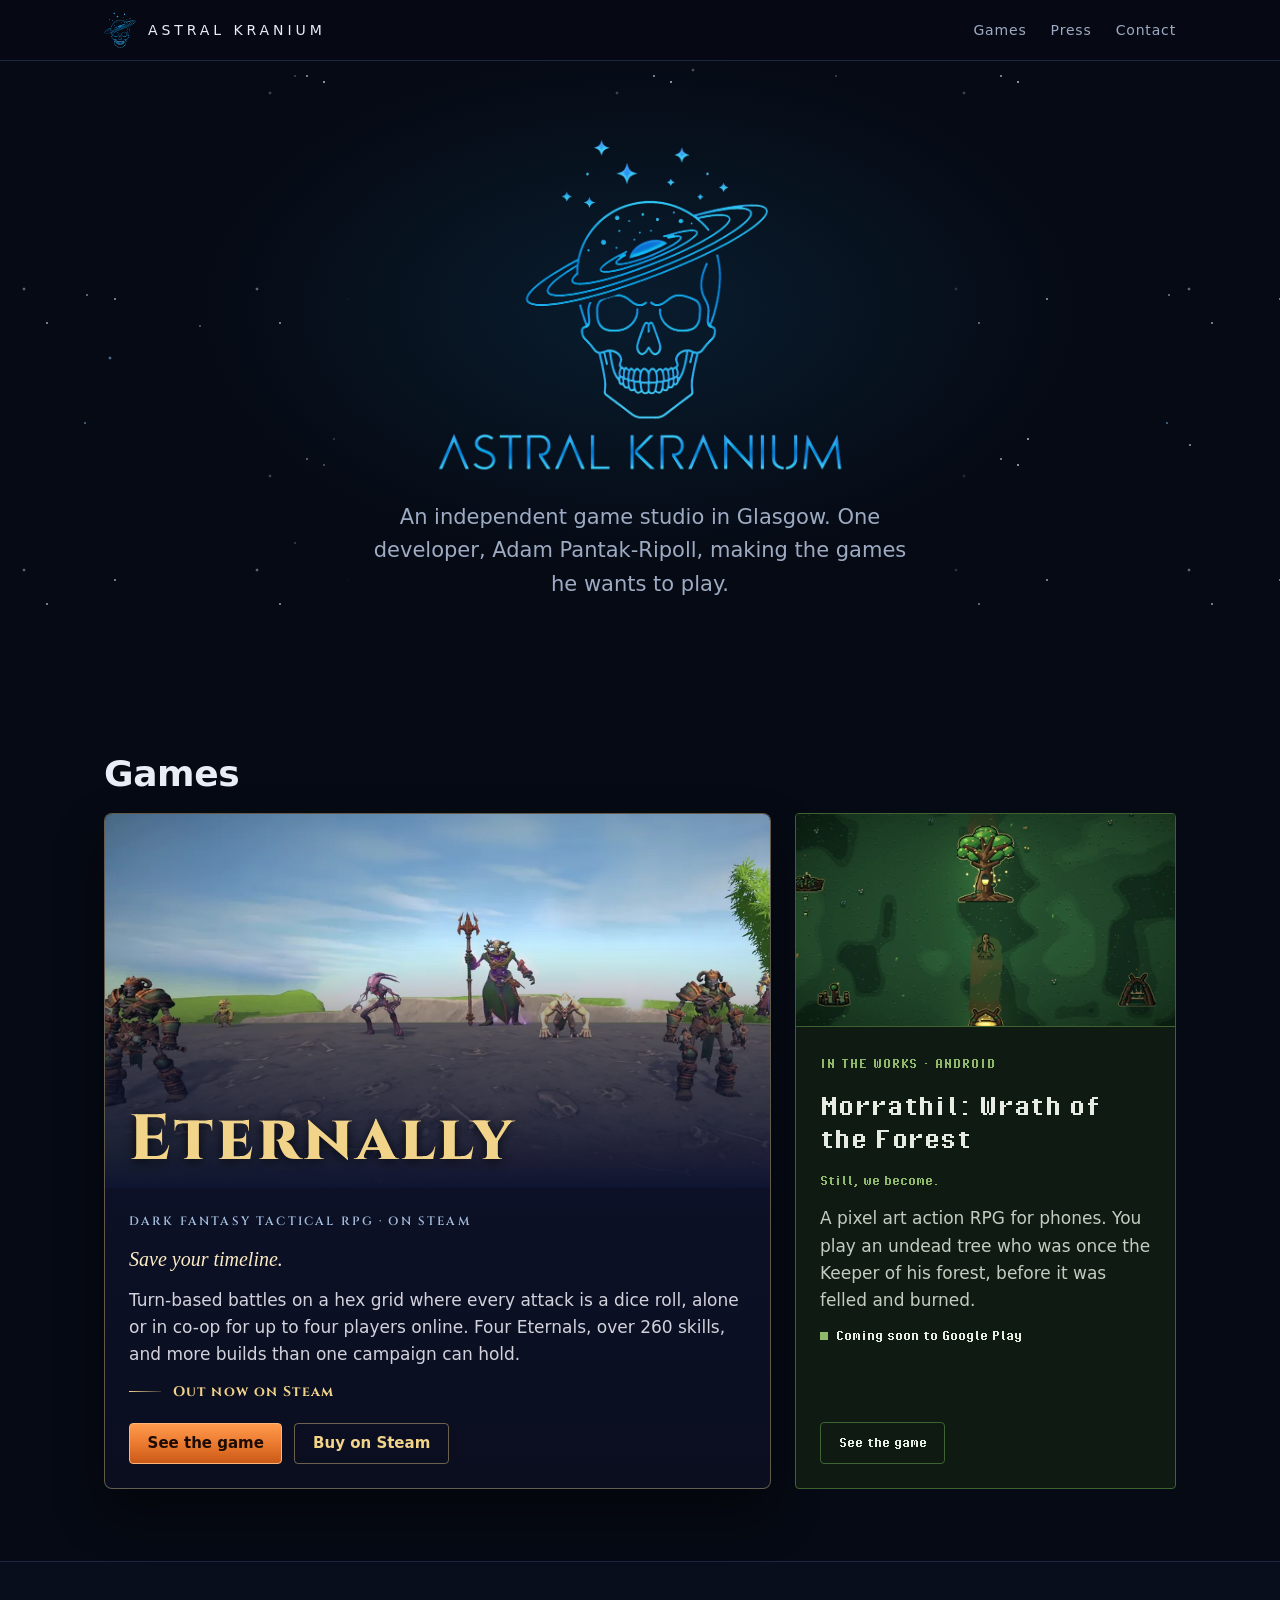
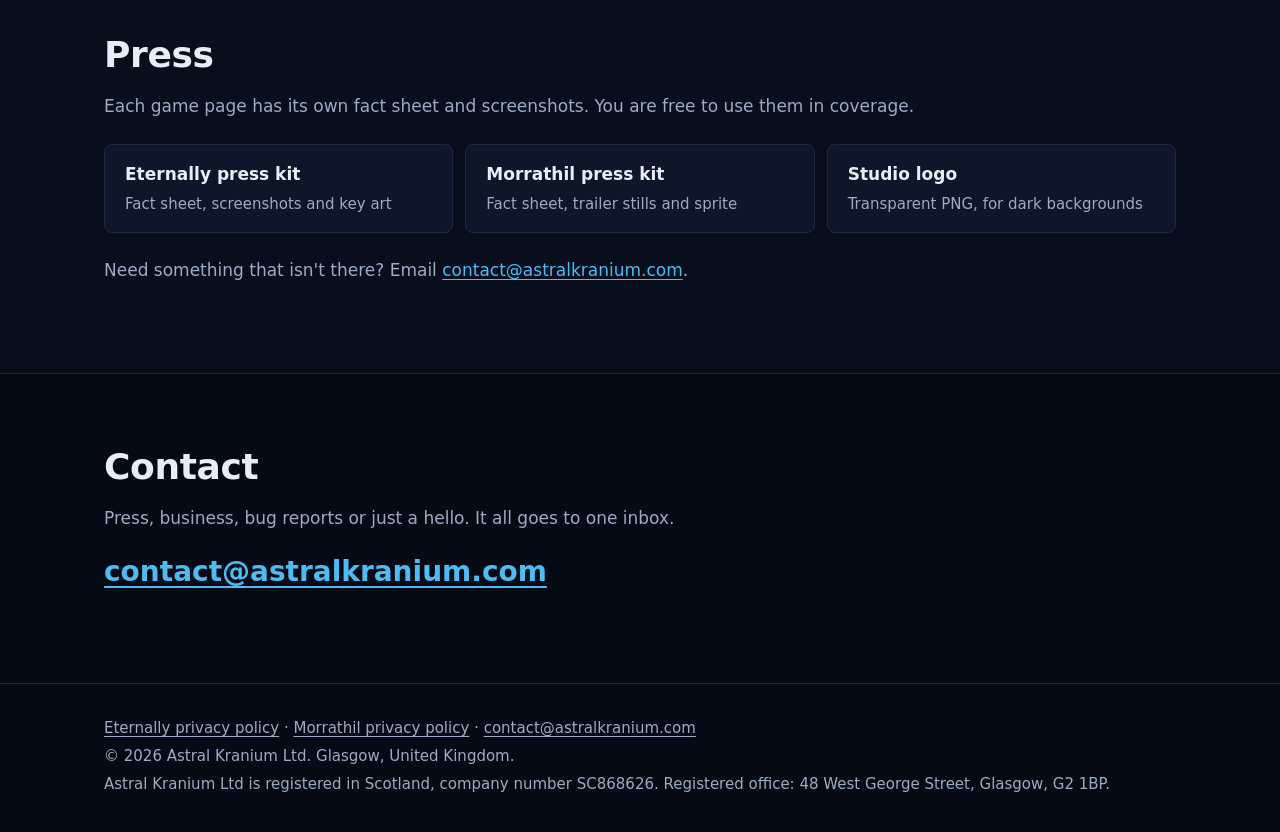
==== commit 1e5632ab: "Show the registered office (48 West George Street, Glasgow) in every footer and privacy contact Co-A" ====
--- a/index.html
+++ b/index.html
@@ -120,7 +120,7 @@
     <div class="wrap">
       <p><a href="/eternally/privacy.html">Eternally privacy policy</a> &middot; <a href="/morrathil/privacy.html">Morrathil privacy policy</a> &middot; <a href="mailto:contact@astralkranium.com">contact@astralkranium.com</a></p>
       <p>&copy; 2026 Astral Kranium Ltd. Glasgow, United Kingdom.</p>
-      <p>Astral Kranium Ltd is registered in Scotland, company number SC868626.</p>
+      <p>Astral Kranium Ltd is registered in Scotland, company number SC868626. Registered office: 48 West George Street, Glasgow, G2 1BP.</p>
     </div>
   </footer>
 </body>
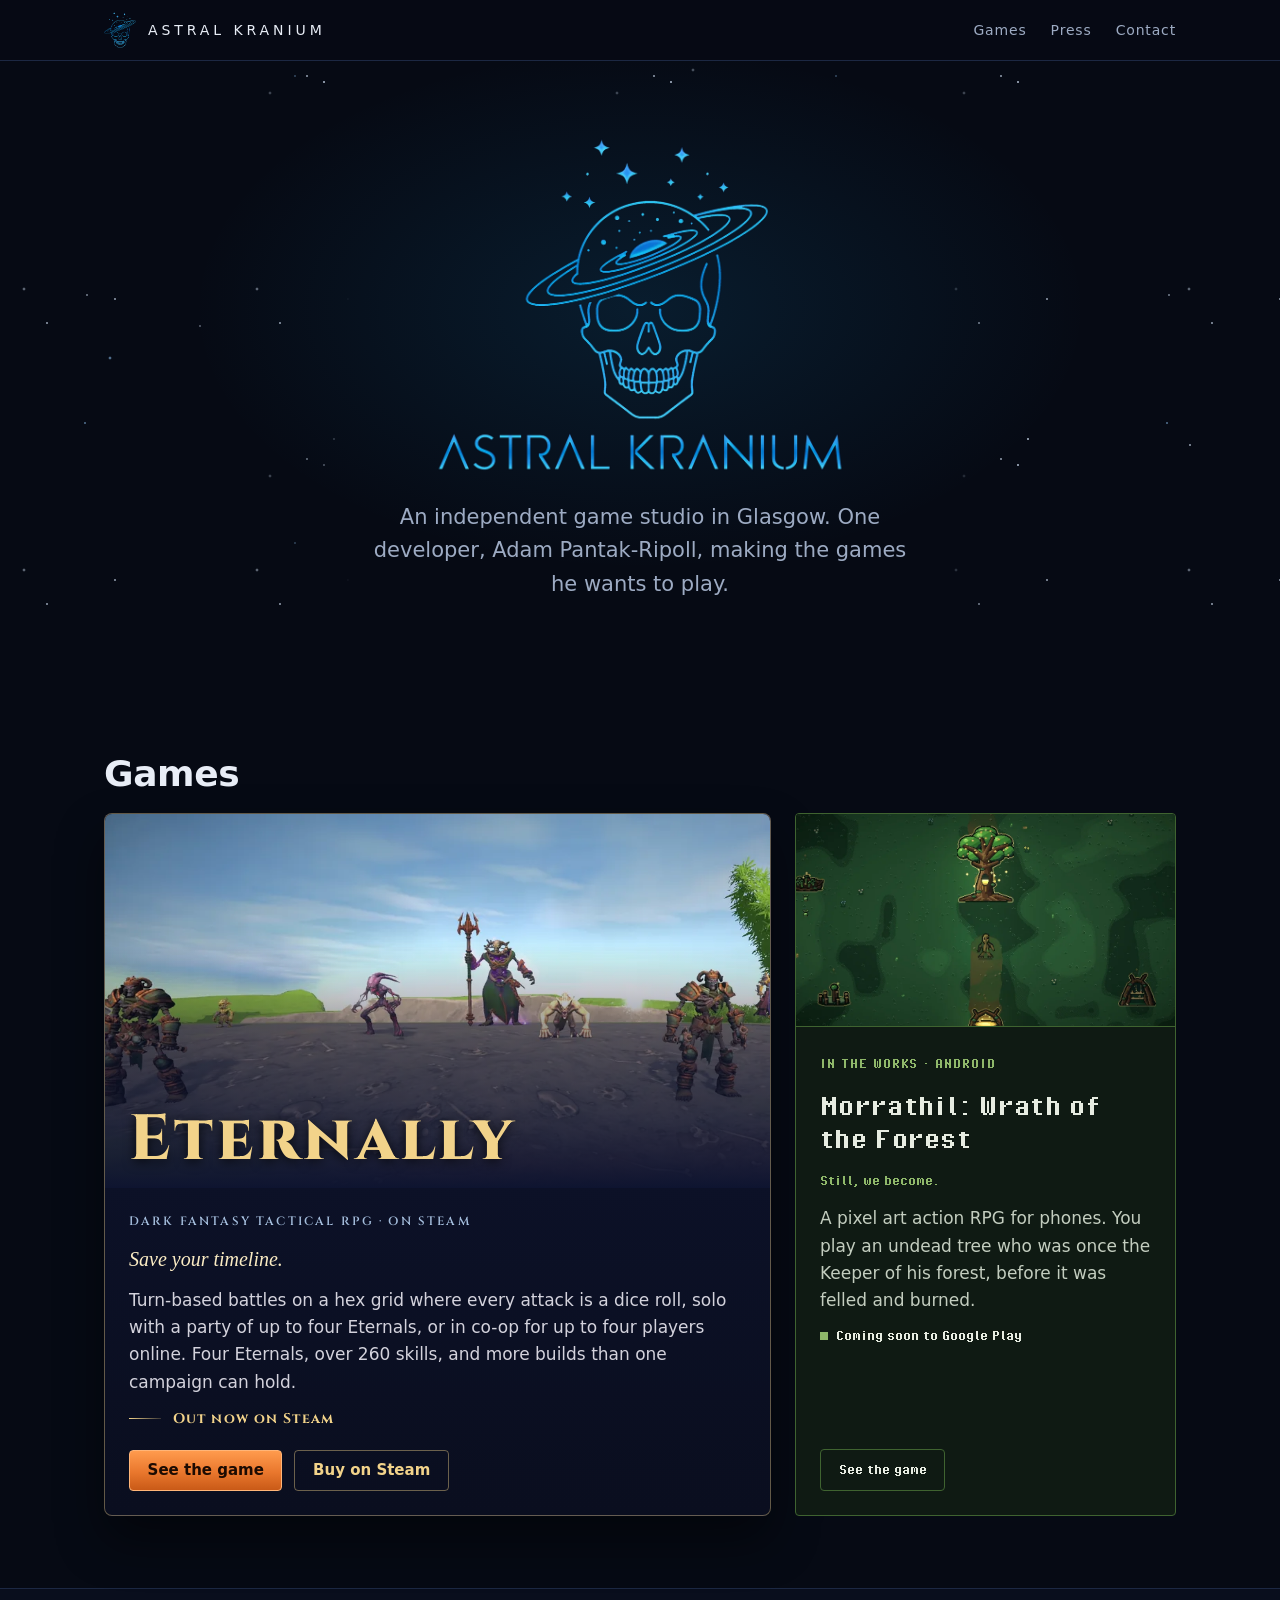
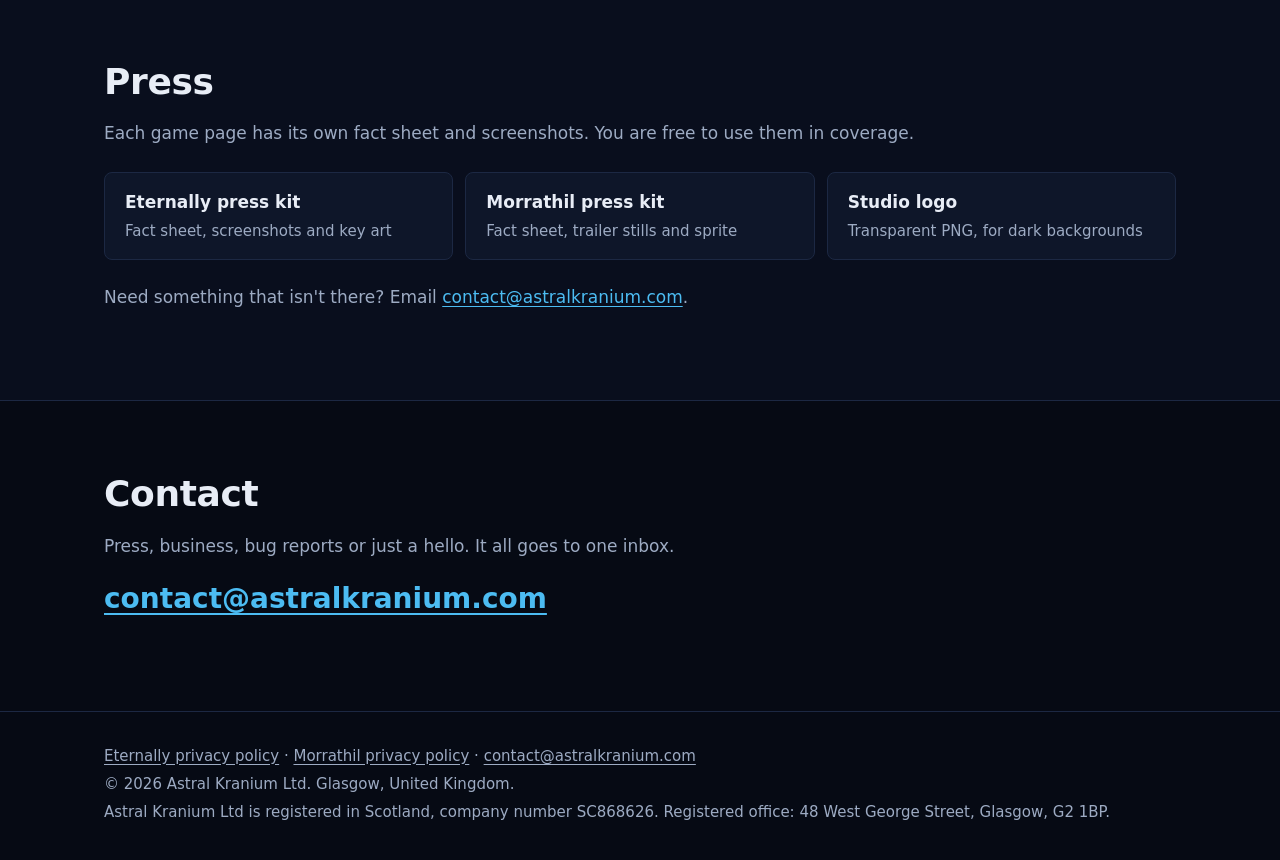
==== commit c96c74e5: "Sell solo party mode on the Eternally and home pages Co-Authored-By: Claude Opus 5.5 <noreply@anthro" ====
--- a/index.html
+++ b/index.html
@@ -66,7 +66,7 @@
             <div class="tile-body">
               <p class="tile-kicker">Dark fantasy tactical RPG &middot; On Steam</p>
               <p class="tile-tagline">Save your timeline.</p>
-              <p class="tile-text">Turn-based battles on a hex grid where every attack is a dice roll, alone or in co-op for up to four players online. Four Eternals, over 260 skills, and more builds than one campaign can hold.</p>
+              <p class="tile-text">Turn-based battles on a hex grid where every attack is a dice roll, solo with a party of up to four Eternals, or in co-op for up to four players online. Four Eternals, over 260 skills, and more builds than one campaign can hold.</p>
               <p class="tile-release">Out now on Steam</p>
               <p class="tile-actions">
                 <a class="button" href="/eternally/">See the game</a>
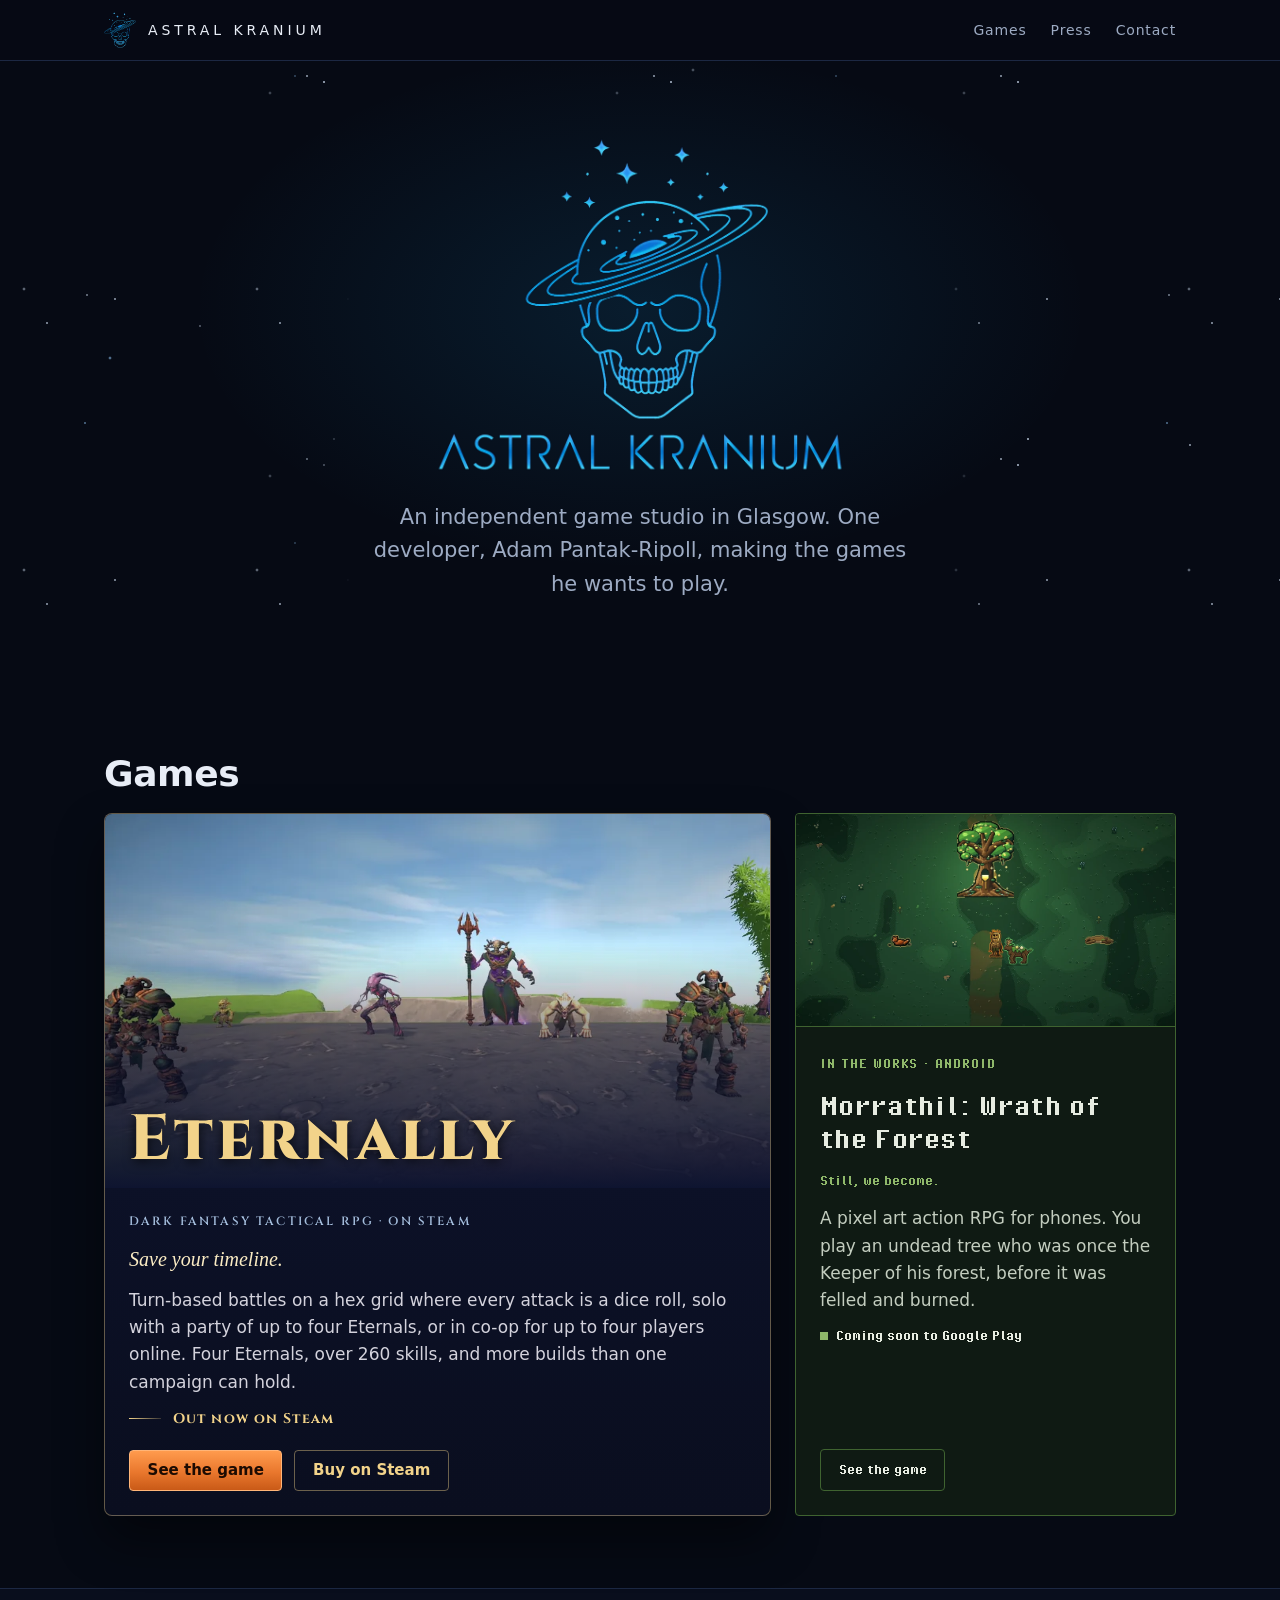
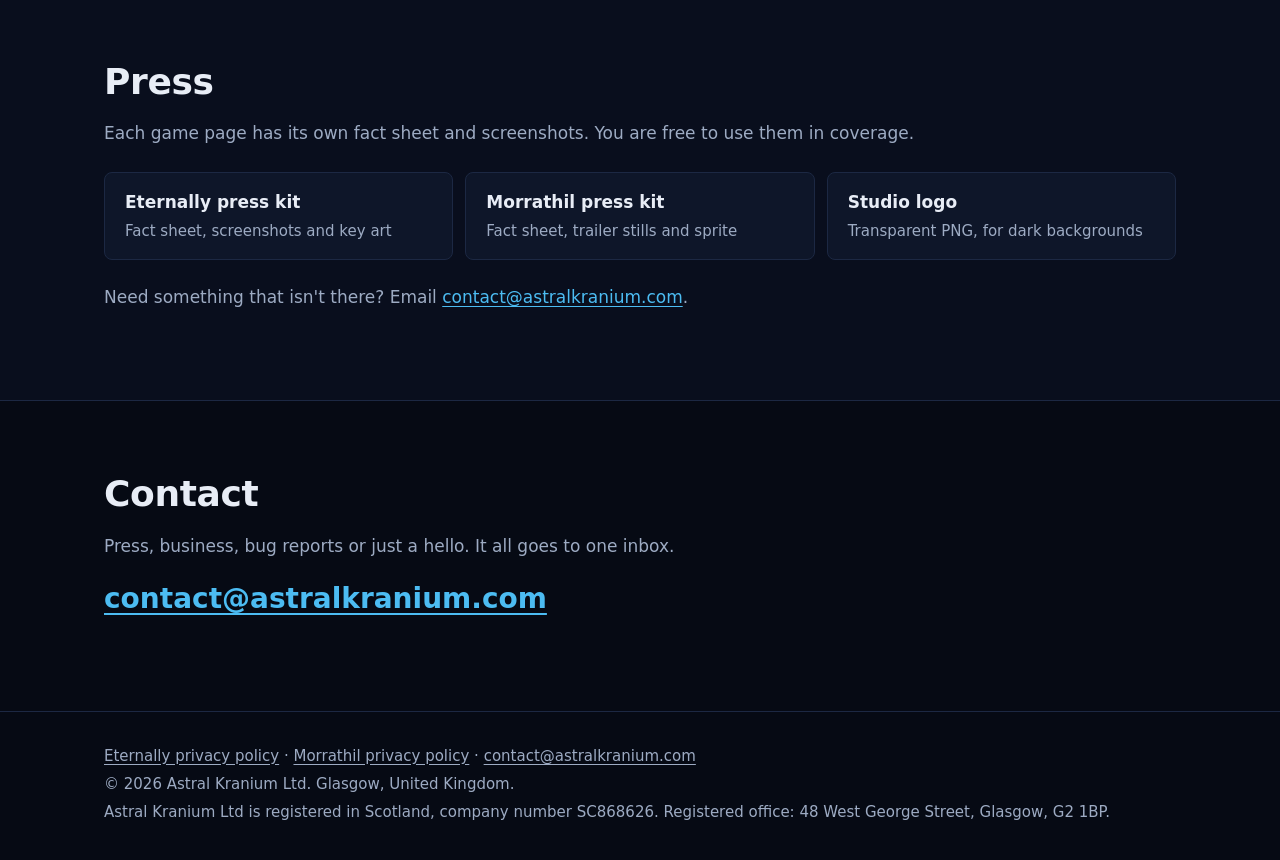
==== commit c3495781: "Morrathil page: new screenshots, icon and share image for the redrawn Morrathil Replace every Morrat" ====
--- a/index.html
+++ b/index.html
@@ -77,7 +77,7 @@
 
           <article class="tile tile-morrathil" aria-labelledby="morrathil-title">
             <div class="tile-art">
-              <img src="/assets/morrathil/grove-960.webp" srcset="/assets/morrathil/grove-960.webp 960w, /assets/morrathil/grove.webp 1920w" sizes="(min-width: 70rem) 24rem, (min-width: 64rem) 36vw, 100vw" width="1920" height="1080" alt="Morrathil, a small tree creature in pixel art, walks a dirt path toward a large glowing tree in a dark green clearing." loading="lazy" decoding="async">
+              <img src="/assets/morrathil/grove-960.webp" srcset="/assets/morrathil/grove-960.webp 960w, /assets/morrathil/grove.webp 1920w" sizes="(min-width: 70rem) 24rem, (min-width: 64rem) 36vw, 100vw" width="1920" height="1080" alt="Morrathil, a small tree creature in pixel art, stands on a dirt path below a large glowing tree in a dark green clearing, his deer familiar beside him." loading="lazy" decoding="async">
             </div>
             <div class="tile-body">
               <p class="tile-kicker">In the works &middot; Android</p>
